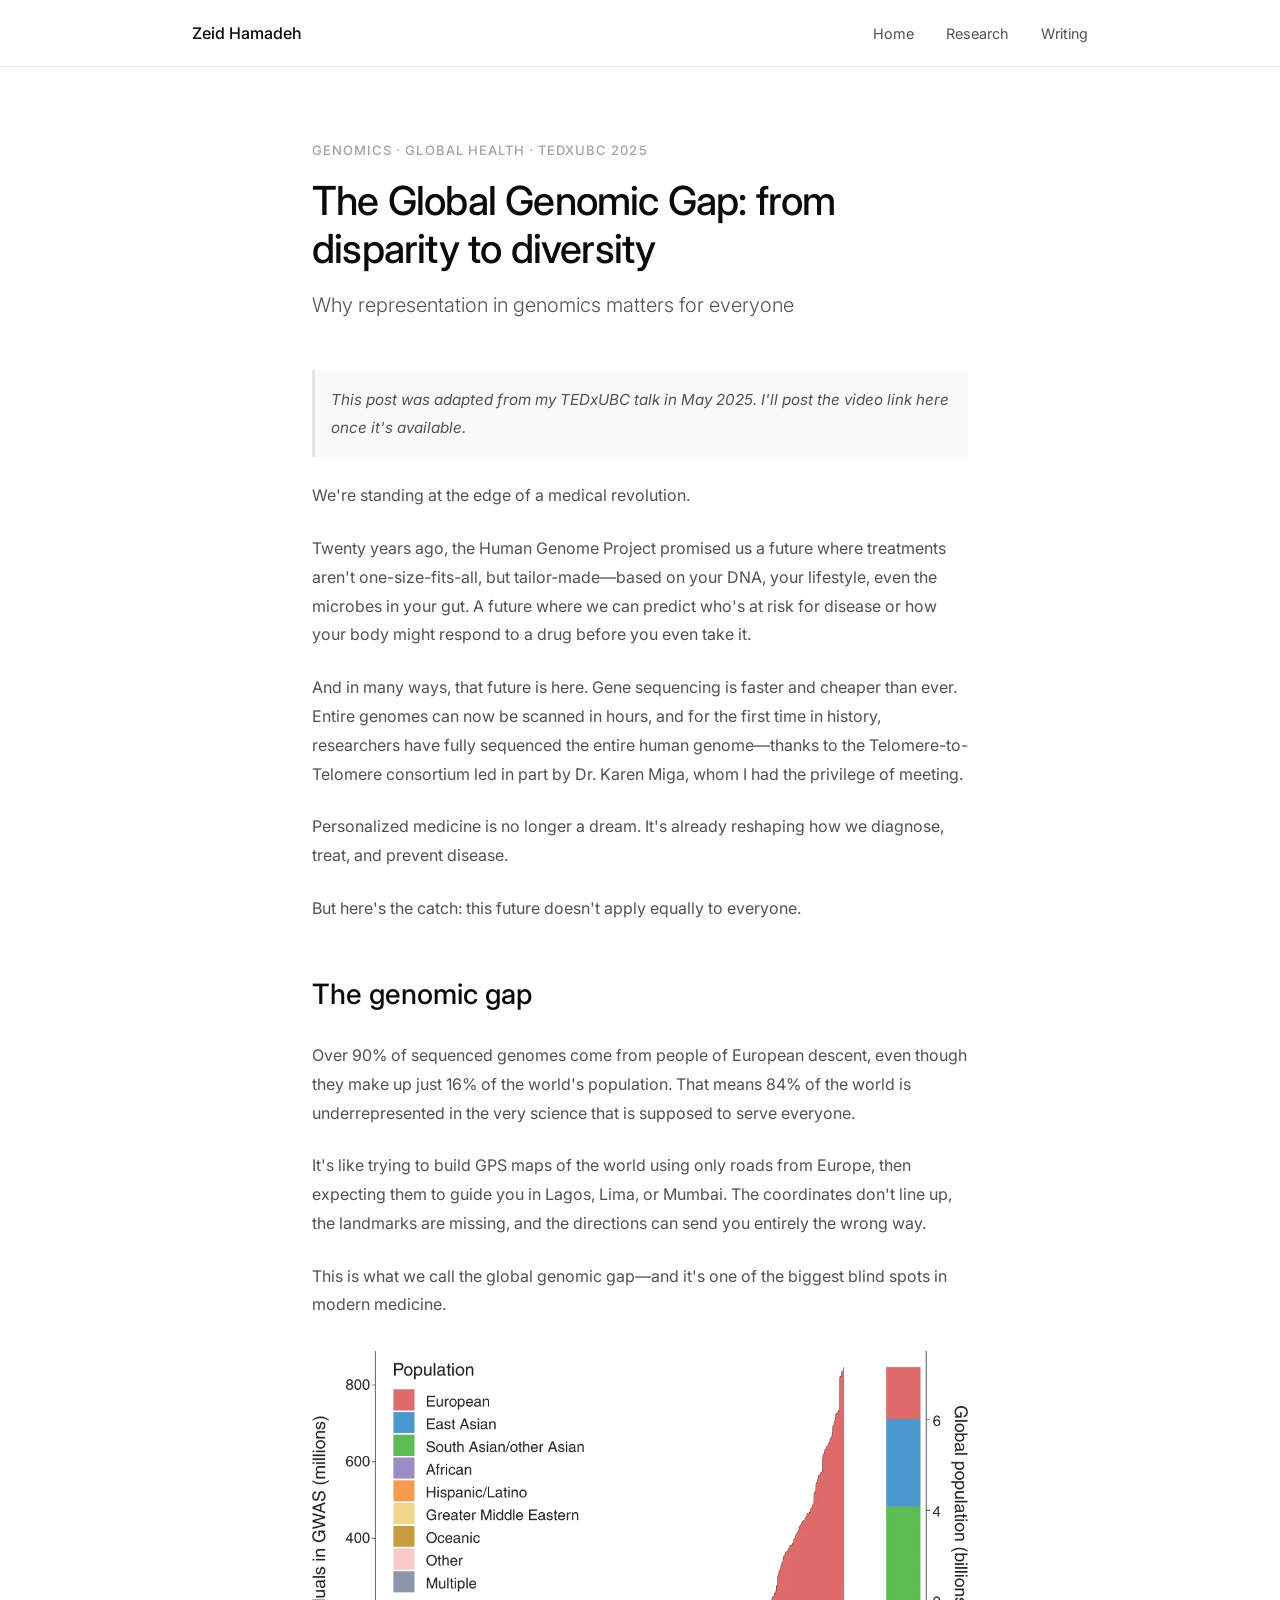
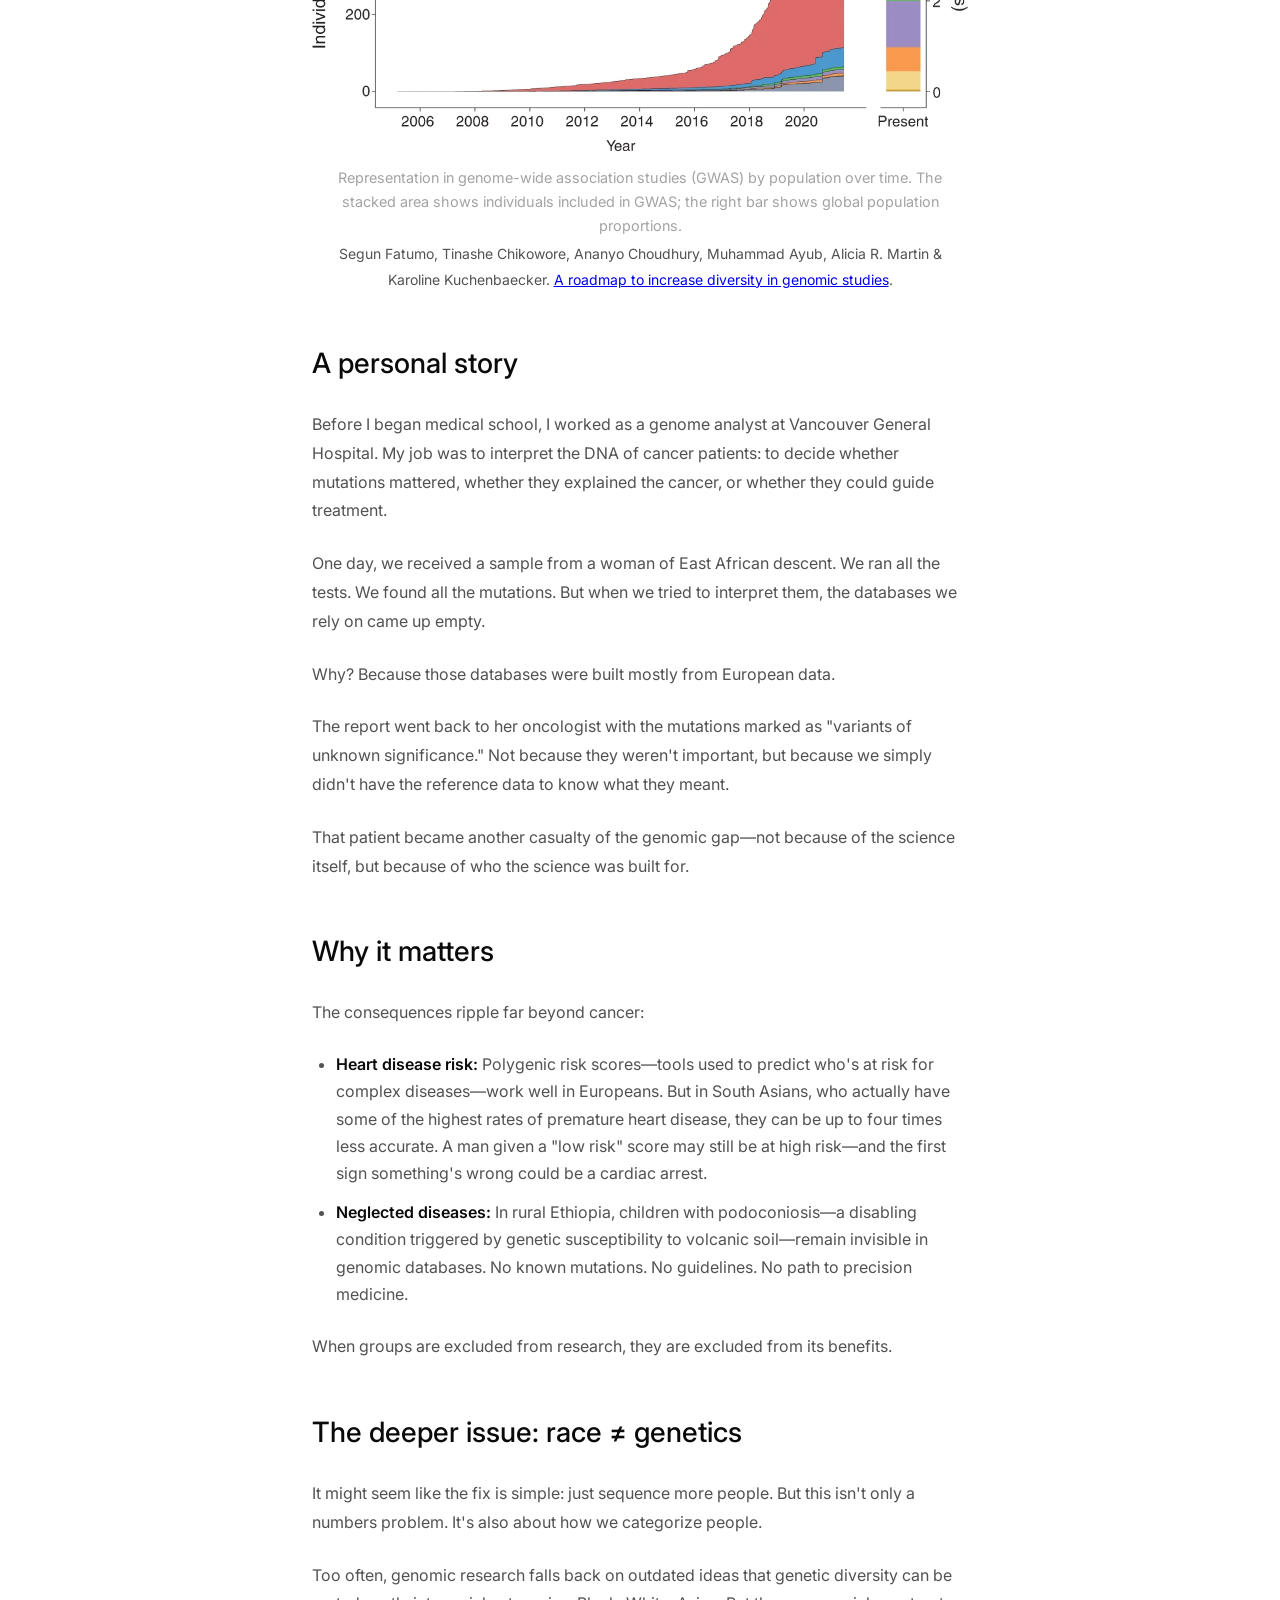
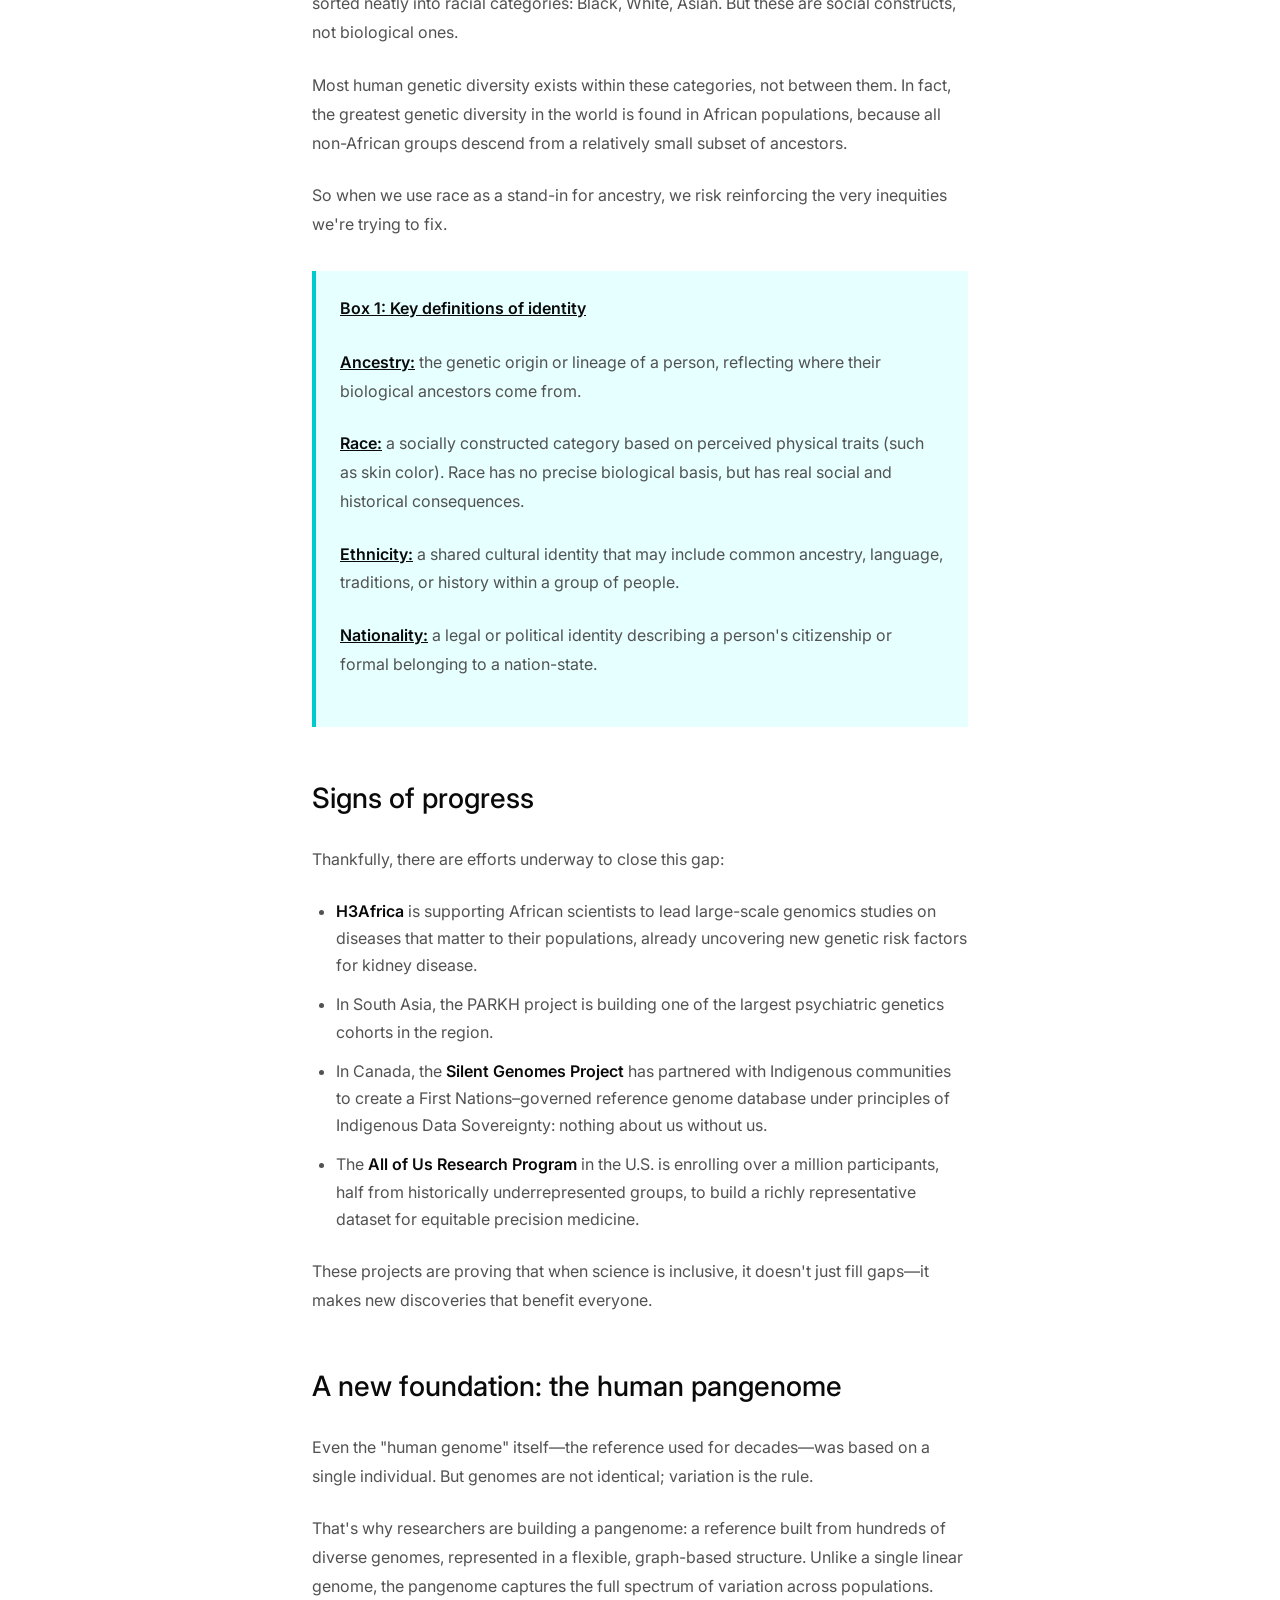
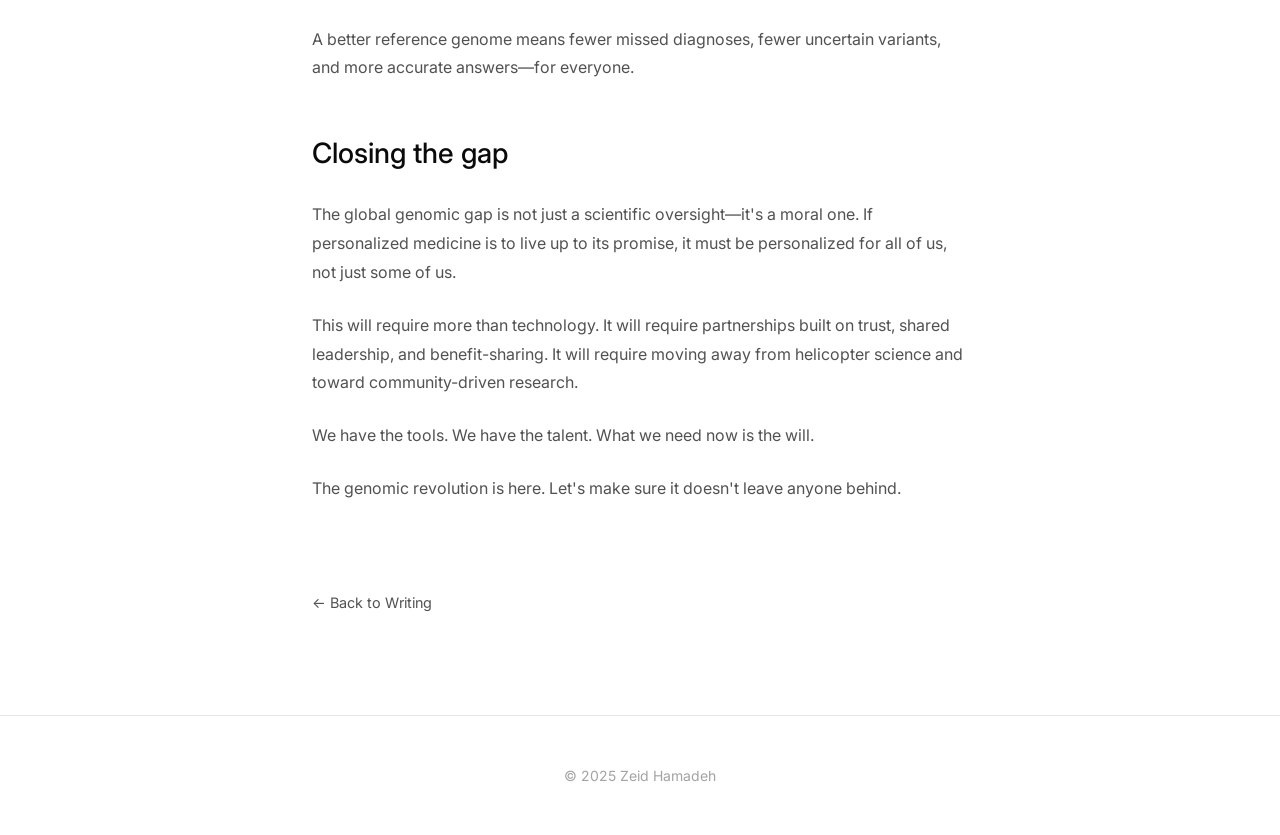
==== global-genomic-gap/index.html @ 5afcbb7e "Publish: add image, citation, pretty URL" ====
<!DOCTYPE html>
<html lang="en">
<head>
    <meta charset="UTF-8">
    <meta name="viewport" content="width=device-width, initial-scale=1.0">
    <title>Global Genomic Gap - Zeid Hamadeh</title>
    <link rel="preconnect" href="https://fonts.googleapis.com">
    <link rel="preconnect" href="https://fonts.gstatic.com" crossorigin>
    <link href="https://fonts.googleapis.com/css2?family=Inter:wght@300;400;500;600&display=swap" rel="stylesheet">
    
    <style>
        * {
            margin: 0;
            padding: 0;
            box-sizing: border-box;
        }

        :root {
            --text-primary: #0a0a0a;
            --text-secondary: #525252;
            --text-tertiary: #a3a3a3;
            --border: #e5e5e5;
            --bg: #ffffff;
        }

        body {
            font-family: 'Inter', -apple-system, BlinkMacSystemFont, sans-serif;
            line-height: 1.65;
            color: var(--text-primary);
            background: var(--bg);
            -webkit-font-smoothing: antialiased;
        }

        nav {
            position: fixed;
            top: 0;
            width: 100%;
            background: rgba(255, 255, 255, 0.9);
            backdrop-filter: blur(20px);
            border-bottom: 1px solid var(--border);
            z-index: 1000;
        }

        .nav-container {
            max-width: 960px;
            margin: 0 auto;
            padding: 1.25rem 2rem;
            display: flex;
            justify-content: space-between;
            align-items: center;
        }

        .logo {
            font-weight: 500;
            font-size: 1rem;
            color: var(--text-primary);
            text-decoration: none;
        }

        .nav-links {
            display: flex;
            gap: 2rem;
            list-style: none;
        }

        .nav-links a {
            color: var(--text-secondary);
            text-decoration: none;
            font-size: 0.9rem;
            transition: color 0.2s;
        }

        .nav-links a:hover {
            color: var(--text-primary);
        }

        .container {
            max-width: 720px;
            margin: 0 auto;
            padding: 0 2rem;
        }

        article {
            padding: 140px 0 100px;
        }

        .article-meta {
            font-size: 0.8125rem;
            color: var(--text-tertiary);
            text-transform: uppercase;
            letter-spacing: 0.08em;
            margin-bottom: 1rem;
            font-weight: 500;
        }

        h1 {
            font-size: 2.5rem;
            font-weight: 500;
            line-height: 1.2;
            margin-bottom: 1rem;
            letter-spacing: -0.02em;
        }

        .article-subtitle {
            font-size: 1.25rem;
            color: var(--text-secondary);
            margin-bottom: 3rem;
            font-weight: 300;
        }

        .note {
            color: var(--text-tertiary);
            font-style: italic;
            font-size: 0.95rem;
            margin-bottom: 2rem;
            padding: 1rem;
            background: #fafafa;
            border-left: 3px solid var(--border);
        }

        .article-content p {
            margin-bottom: 1.5rem;
            line-height: 1.8;
            color: var(--text-secondary);
        }

        .article-content h2 {
            font-size: 1.75rem;
            font-weight: 500;
            margin-top: 3rem;
            margin-bottom: 1.5rem;
            color: var(--text-primary);
        }

        .article-content h3 {
            font-size: 1.375rem;
            font-weight: 500;
            margin-top: 2.5rem;
            margin-bottom: 1rem;
            color: var(--text-primary);
        }

        .article-content ul {
            margin: 1.5rem 0;
            padding-left: 1.5rem;
        }

        .article-content li {
            margin-bottom: 0.75rem;
            line-height: 1.7;
            color: var(--text-secondary);
        }

        .article-content strong {
            color: var(--text-primary);
            font-weight: 600;
        }

        .box {
            border-left: 4px solid #00CBCC;
            background-color: #E6FFFF;
            padding: 1.5rem;
            margin: 2rem 0;
        }

        .box strong {
            text-decoration: underline;
        }

        .back-link {
            display: inline-block;
            margin-top: 4rem;
            color: var(--text-secondary);
            text-decoration: none;
            font-size: 0.9rem;
            transition: color 0.2s;
        }

        .back-link:hover {
            color: var(--text-primary);
        }

        footer {
            padding: 3rem 0;
            border-top: 1px solid var(--border);
            text-align: center;
        }

        footer p {
            color: var(--text-tertiary);
            font-size: 0.875rem;
        }

        @media (max-width: 768px) {
            article {
                padding: 120px 0 80px;
            }

            h1 {
                font-size: 2rem;
            }

            .article-subtitle {
                font-size: 1.125rem;
            }
        }
        .figure {
            margin: 2rem 0;
            text-align: center;
        }

        .figure img {
            max-width: 100%;
            height: auto;
            border-radius: 4px;
        }

        .figure figcaption {
            font-size: 0.9rem;
            color: var(--text-tertiary);
            margin-top: 0.5rem;
        }
        .reference {
            font-size: 0.875rem;
            color: var(--text-tertiary);
            margin-top: 0.25rem;
            font-style: normal;
        }
    </style>
</head>
<body>
    <nav>
        <div class="nav-container">
            <a href="../index.html" class="logo">Zeid Hamadeh</a>
            <ul class="nav-links">
                <li><a href="../index.html">Home</a></li>
                <li><a href="../index.html#research">Research</a></li>
                <li><a href="../index.html#writing">Writing</a></li>
            </ul>
        </div>
    </nav>

    <div class="container">
        <article>
            <div class="article-meta">Genomics · Global Health · TEDxUBC 2025</div>
            <h1>The Global Genomic Gap: from disparity to diversity</h1>
            <p class="article-subtitle">Why representation in genomics matters for everyone</p>

            <div class="article-content">
                <p class="note">This post was adapted from my TEDxUBC talk in May 2025. I'll post the video link here once it's available.</p>

                <p>We're standing at the edge of a medical revolution.</p>

                <p>Twenty years ago, the Human Genome Project promised us a future where treatments aren't one-size-fits-all, but tailor-made—based on your DNA, your lifestyle, even the microbes in your gut. A future where we can predict who's at risk for disease or how your body might respond to a drug before you even take it.</p>

                <p>And in many ways, that future is here. Gene sequencing is faster and cheaper than ever. Entire genomes can now be scanned in hours, and for the first time in history, researchers have fully sequenced the entire human genome—thanks to the Telomere-to-Telomere consortium led in part by Dr. Karen Miga, whom I had the privilege of meeting.</p>

                <p>Personalized medicine is no longer a dream. It's already reshaping how we diagnose, treat, and prevent disease.</p>

                <p>But here's the catch: this future doesn't apply equally to everyone.</p>

                <h2>The genomic gap</h2>

                <p>Over 90% of sequenced genomes come from people of European descent, even though they make up just 16% of the world's population. That means 84% of the world is underrepresented in the very science that is supposed to serve everyone.</p>

                <p>It's like trying to build GPS maps of the world using only roads from Europe, then expecting them to guide you in Lagos, Lima, or Mumbai. The coordinates don't line up, the landmarks are missing, and the directions can send you entirely the wrong way.</p>

                <p>This is what we call the global genomic gap—and it's one of the biggest blind spots in modern medicine.</p>

                <figure class="figure">
                    <img src="../image/global_genomic_gap.png" alt="Individuals in GWAS by population over time, with present-day population bar" />
                    <figcaption>Representation in genome-wide association studies (GWAS) by population over time. The stacked area shows individuals included in GWAS; the right bar shows global population proportions.</figcaption>
                    <p class="reference">Segun Fatumo, Tinashe Chikowore, Ananyo Choudhury, Muhammad Ayub, Alicia R. Martin &amp; Karoline Kuchenbaecker. <a href="https://www.nature.com/articles/s41591-021-01672-4" target="_blank" rel="noopener noreferrer">A roadmap to increase diversity in genomic studies</a>.</p>
                </figure>

                <h2>A personal story</h2>

                <p>Before I began medical school, I worked as a genome analyst at Vancouver General Hospital. My job was to interpret the DNA of cancer patients: to decide whether mutations mattered, whether they explained the cancer, or whether they could guide treatment.</p>

                <p>One day, we received a sample from a woman of East African descent. We ran all the tests. We found all the mutations. But when we tried to interpret them, the databases we rely on came up empty.</p>

                <p>Why? Because those databases were built mostly from European data.</p>

                <p>The report went back to her oncologist with the mutations marked as "variants of unknown significance." Not because they weren't important, but because we simply didn't have the reference data to know what they meant.</p>

                <p>That patient became another casualty of the genomic gap—not because of the science itself, but because of who the science was built for.</p>

                <h2>Why it matters</h2>

                <p>The consequences ripple far beyond cancer:</p>

                <ul>
                    <li><strong>Heart disease risk:</strong> Polygenic risk scores—tools used to predict who's at risk for complex diseases—work well in Europeans. But in South Asians, who actually have some of the highest rates of premature heart disease, they can be up to four times less accurate. A man given a "low risk" score may still be at high risk—and the first sign something's wrong could be a cardiac arrest.</li>
                    <li><strong>Neglected diseases:</strong> In rural Ethiopia, children with podoconiosis—a disabling condition triggered by genetic susceptibility to volcanic soil—remain invisible in genomic databases. No known mutations. No guidelines. No path to precision medicine.</li>
                </ul>

                <p>When groups are excluded from research, they are excluded from its benefits.</p>

                <h2>The deeper issue: race ≠ genetics</h2>

                <p>It might seem like the fix is simple: just sequence more people. But this isn't only a numbers problem. It's also about how we categorize people.</p>

                <p>Too often, genomic research falls back on outdated ideas that genetic diversity can be sorted neatly into racial categories: Black, White, Asian. But these are social constructs, not biological ones.</p>

                <p>Most human genetic diversity exists within these categories, not between them. In fact, the greatest genetic diversity in the world is found in African populations, because all non-African groups descend from a relatively small subset of ancestors.</p>

                <p>So when we use race as a stand-in for ancestry, we risk reinforcing the very inequities we're trying to fix.</p>

                <div class="box">
                    <strong>Box 1: Key definitions of identity</strong><br><br>
                    <p><strong>Ancestry:</strong> the genetic origin or lineage of a person, reflecting where their biological ancestors come from.</p>
                    <p><strong>Race:</strong> a socially constructed category based on perceived physical traits (such as skin color). Race has no precise biological basis, but has real social and historical consequences.</p>
                    <p><strong>Ethnicity:</strong> a shared cultural identity that may include common ancestry, language, traditions, or history within a group of people.</p>
                    <p><strong>Nationality:</strong> a legal or political identity describing a person's citizenship or formal belonging to a nation-state.</p>
                </div>

                <h2>Signs of progress</h2>

                <p>Thankfully, there are efforts underway to close this gap:</p>

                <ul>
                    <li><strong>H3Africa</strong> is supporting African scientists to lead large-scale genomics studies on diseases that matter to their populations, already uncovering new genetic risk factors for kidney disease.</li>
                    <li>In South Asia, the PARKH project is building one of the largest psychiatric genetics cohorts in the region.</li>
                    <li>In Canada, the <strong>Silent Genomes Project</strong> has partnered with Indigenous communities to create a First Nations–governed reference genome database under principles of Indigenous Data Sovereignty: nothing about us without us.</li>
                    <li>The <strong>All of Us Research Program</strong> in the U.S. is enrolling over a million participants, half from historically underrepresented groups, to build a richly representative dataset for equitable precision medicine.</li>
                </ul>

                <p>These projects are proving that when science is inclusive, it doesn't just fill gaps—it makes new discoveries that benefit everyone.</p>

                <h2>A new foundation: the human pangenome</h2>

                <p>Even the "human genome" itself—the reference used for decades—was based on a single individual. But genomes are not identical; variation is the rule.</p>

                <p>That's why researchers are building a pangenome: a reference built from hundreds of diverse genomes, represented in a flexible, graph-based structure. Unlike a single linear genome, the pangenome captures the full spectrum of variation across populations.</p>

                <p>A better reference genome means fewer missed diagnoses, fewer uncertain variants, and more accurate answers—for everyone.</p>

                <h2>Closing the gap</h2>

                <p>The global genomic gap is not just a scientific oversight—it's a moral one. If personalized medicine is to live up to its promise, it must be personalized for all of us, not just some of us.</p>

                <p>This will require more than technology. It will require partnerships built on trust, shared leadership, and benefit-sharing. It will require moving away from helicopter science and toward community-driven research.</p>

                <p>We have the tools. We have the talent. What we need now is the will.</p>

                <p>The genomic revolution is here. Let's make sure it doesn't leave anyone behind.</p>
            </div>

            <a href="../index.html#writing" class="back-link">← Back to Writing</a>
        </article>
    </div>

    <footer>
        <div class="container">
            <p>© 2025 Zeid Hamadeh</p>
        </div>
    </footer>
</body>
</html>
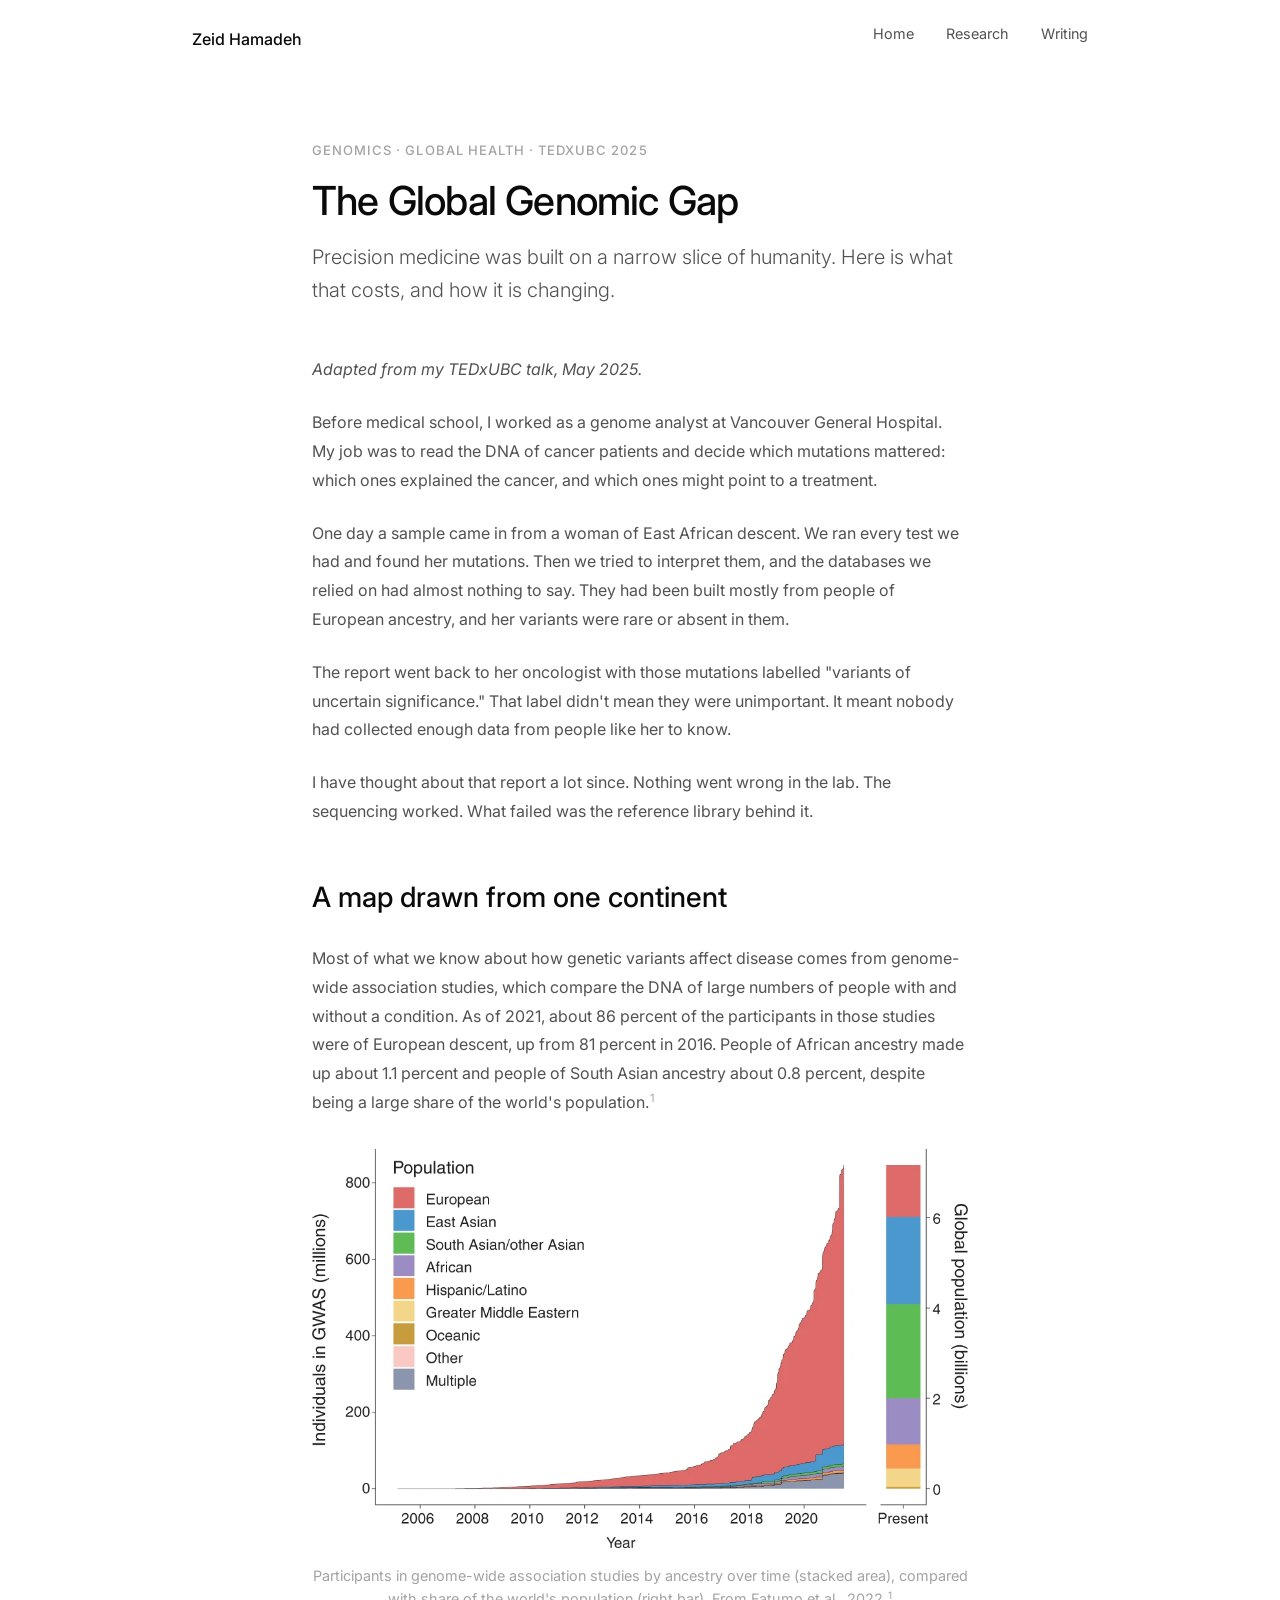
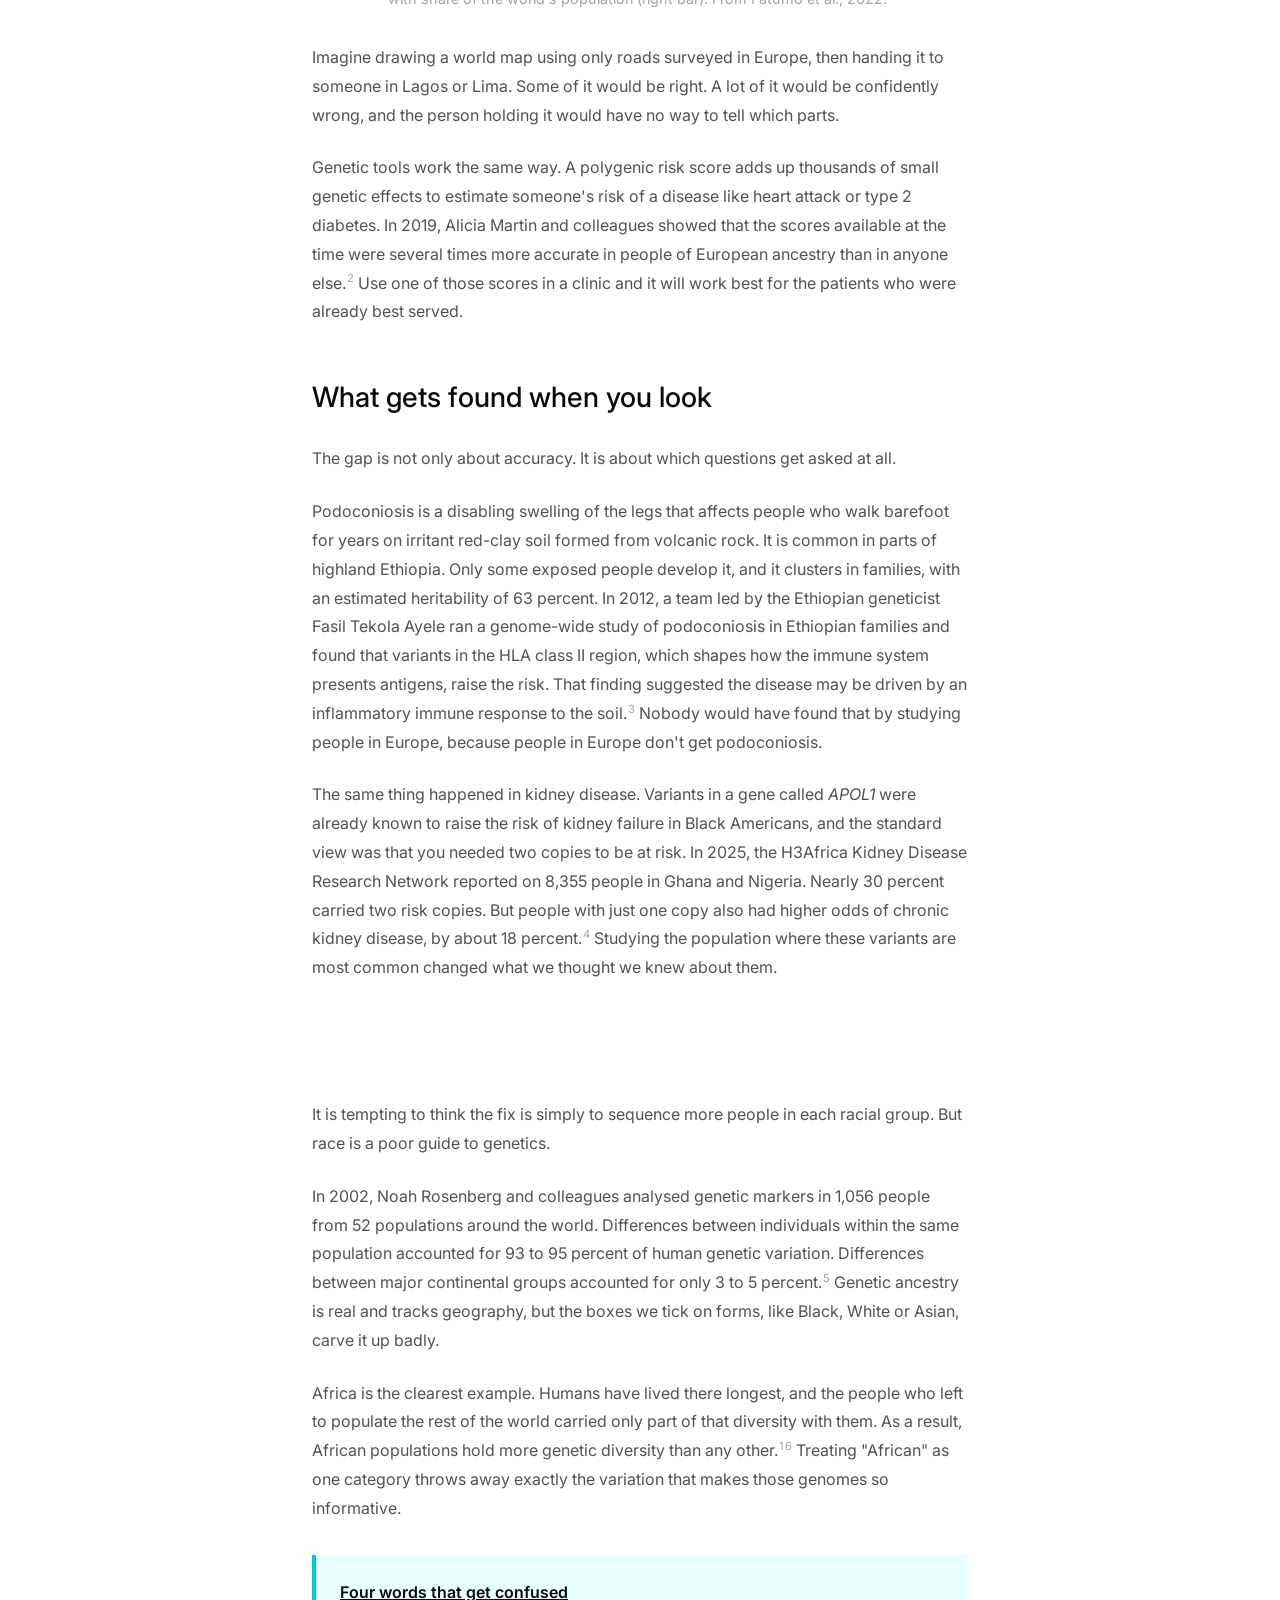
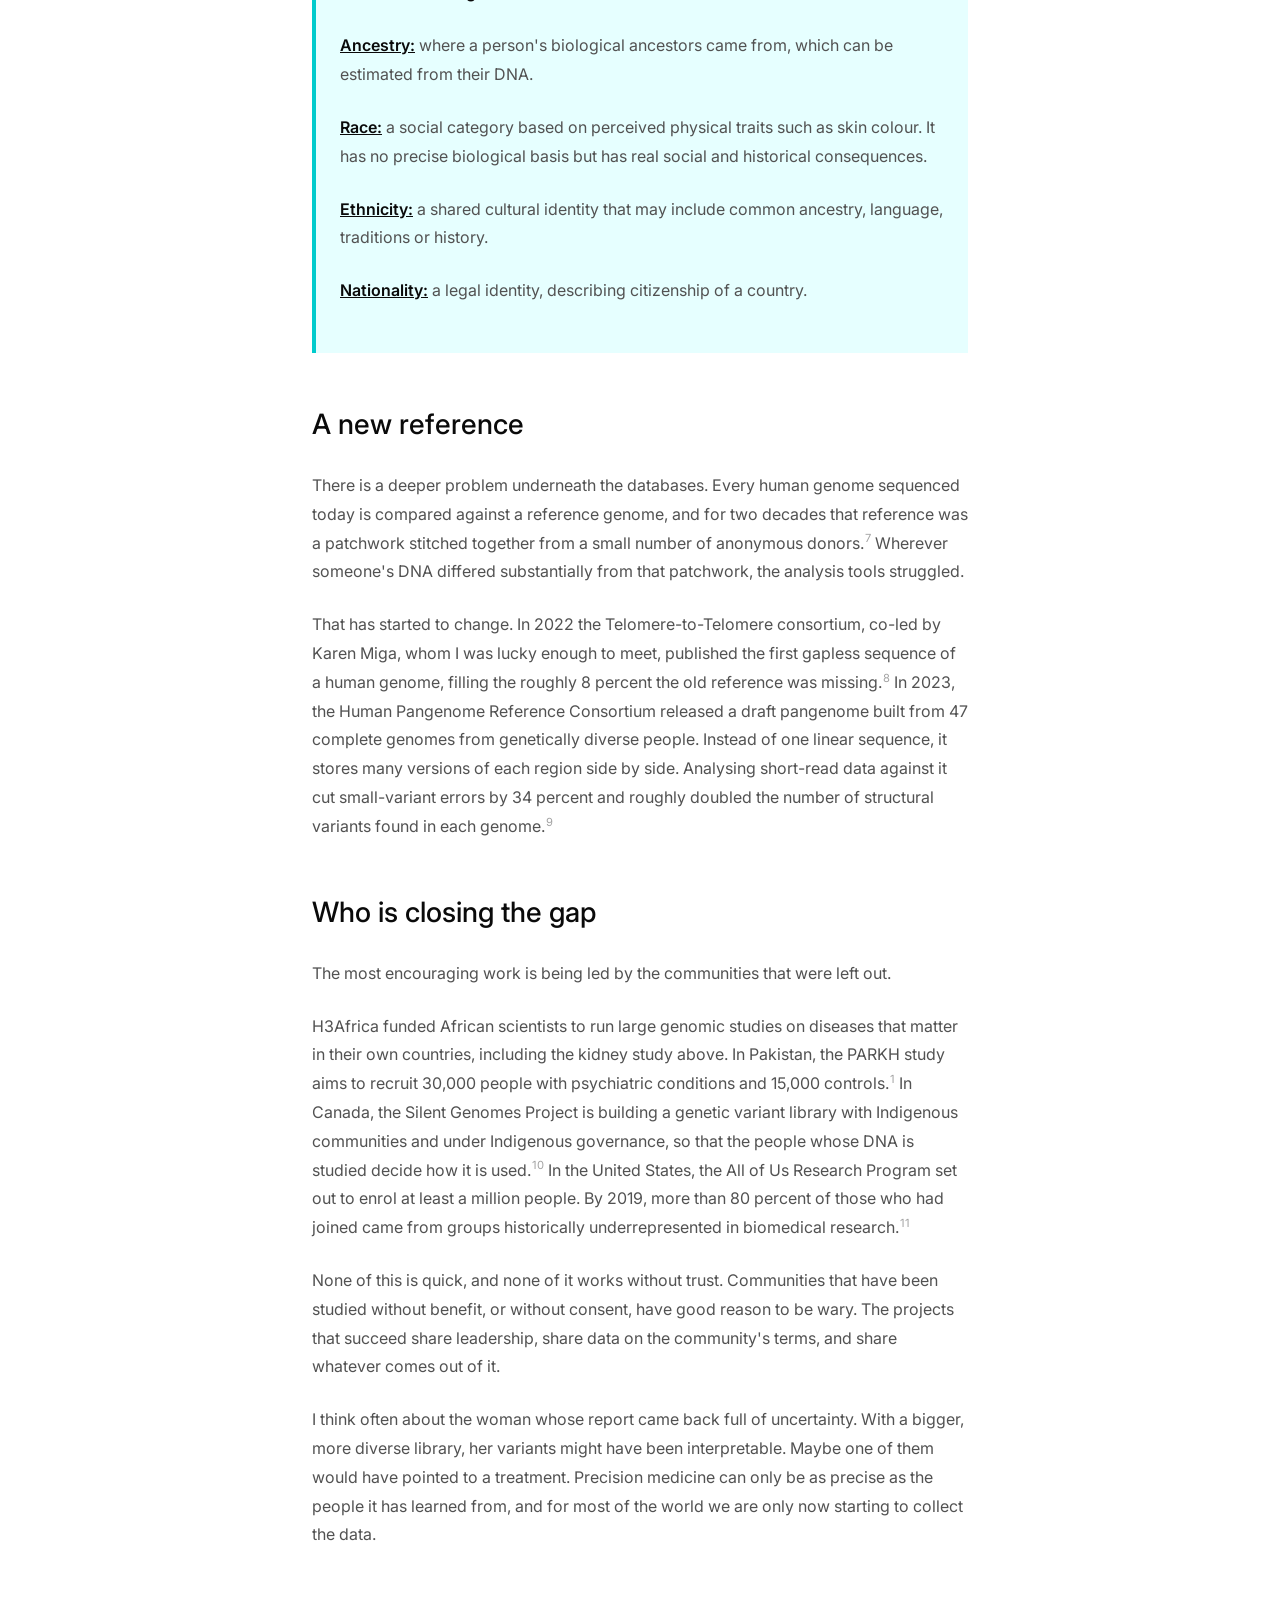
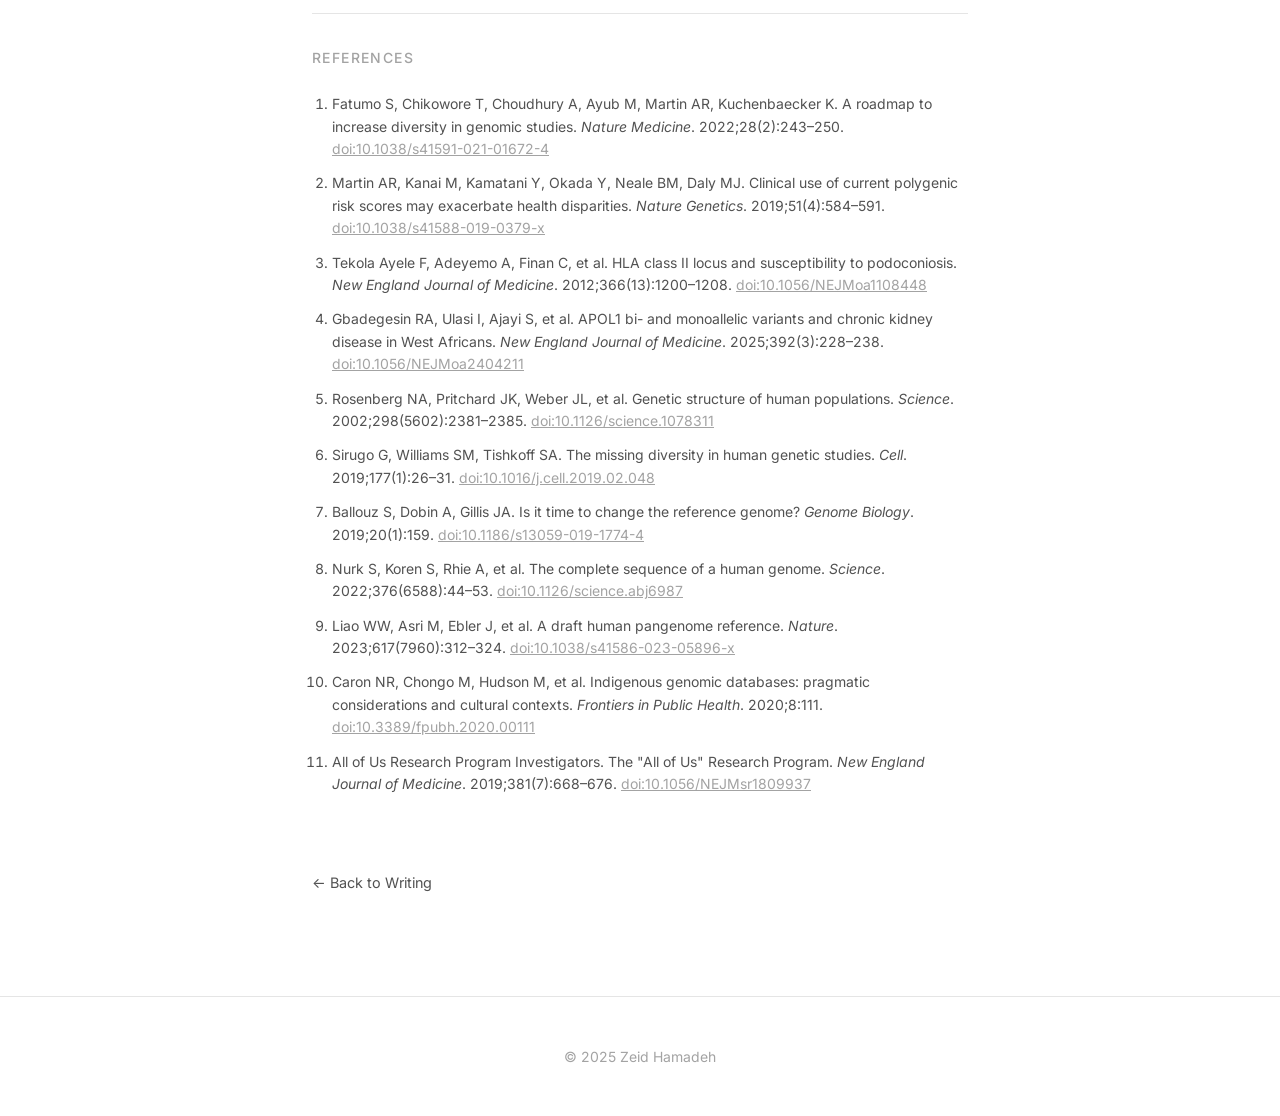
==== commit 5f47b46d: "Add site motion, new project demos, and rewritten science posts - Shared motion layer (assets/css/mo" ====
--- a/global-genomic-gap/index.html
+++ b/global-genomic-gap/index.html
@@ -3,7 +3,7 @@
 <head>
     <meta charset="UTF-8">
     <meta name="viewport" content="width=device-width, initial-scale=1.0">
-    <title>Global Genomic Gap - Zeid Hamadeh</title>
+    <title>The Global Genomic Gap - Zeid Hamadeh</title>
     <link rel="preconnect" href="https://fonts.googleapis.com">
     <link rel="preconnect" href="https://fonts.gstatic.com" crossorigin>
     <link href="https://fonts.googleapis.com/css2?family=Inter:wght@300;400;500;600&display=swap" rel="stylesheet">
@@ -227,6 +227,9 @@
             font-style: normal;
         }
     </style>
+    <link rel="stylesheet" href="../assets/css/article.css">
+    <link rel="stylesheet" href="../assets/css/motion.css">
+    <script src="../assets/js/motion.js" defer></script>
 </head>
 <body>
     <nav>
@@ -243,108 +246,90 @@
     <div class="container">
         <article>
             <div class="article-meta">Genomics · Global Health · TEDxUBC 2025</div>
-            <h1>The Global Genomic Gap: from disparity to diversity</h1>
-            <p class="article-subtitle">Why representation in genomics matters for everyone</p>
+            <h1>The Global Genomic Gap</h1>
+            <p class="article-subtitle">Precision medicine was built on a narrow slice of humanity. Here is what that costs, and how it is changing.</p>
 
             <div class="article-content">
-                <p class="note">This post was adapted from my TEDxUBC talk in May 2025. I'll post the video link here once it's available.</p>
-
-                <p>We're standing at the edge of a medical revolution.</p>
-
-                <p>Twenty years ago, the Human Genome Project promised us a future where treatments aren't one-size-fits-all, but tailor-made—based on your DNA, your lifestyle, even the microbes in your gut. A future where we can predict who's at risk for disease or how your body might respond to a drug before you even take it.</p>
-
-                <p>And in many ways, that future is here. Gene sequencing is faster and cheaper than ever. Entire genomes can now be scanned in hours, and for the first time in history, researchers have fully sequenced the entire human genome—thanks to the Telomere-to-Telomere consortium led in part by Dr. Karen Miga, whom I had the privilege of meeting.</p>
-
-                <p>Personalized medicine is no longer a dream. It's already reshaping how we diagnose, treat, and prevent disease.</p>
-
-                <p>But here's the catch: this future doesn't apply equally to everyone.</p>
-
-                <h2>The genomic gap</h2>
-
-                <p>Over 90% of sequenced genomes come from people of European descent, even though they make up just 16% of the world's population. That means 84% of the world is underrepresented in the very science that is supposed to serve everyone.</p>
-
-                <p>It's like trying to build GPS maps of the world using only roads from Europe, then expecting them to guide you in Lagos, Lima, or Mumbai. The coordinates don't line up, the landmarks are missing, and the directions can send you entirely the wrong way.</p>
-
-                <p>This is what we call the global genomic gap—and it's one of the biggest blind spots in modern medicine.</p>
+                <p><em>Adapted from my TEDxUBC talk, May 2025.</em></p>
+
+                <p>Before medical school, I worked as a genome analyst at Vancouver General Hospital. My job was to read the DNA of cancer patients and decide which mutations mattered: which ones explained the cancer, and which ones might point to a treatment.</p>
+
+                <p>One day a sample came in from a woman of East African descent. We ran every test we had and found her mutations. Then we tried to interpret them, and the databases we relied on had almost nothing to say. They had been built mostly from people of European ancestry, and her variants were rare or absent in them.</p>
+
+                <p>The report went back to her oncologist with those mutations labelled "variants of uncertain significance." That label didn't mean they were unimportant. It meant nobody had collected enough data from people like her to know.</p>
+
+                <p>I have thought about that report a lot since. Nothing went wrong in the lab. The sequencing worked. What failed was the reference library behind it.</p>
+
+                <h2>A map drawn from one continent</h2>
+
+                <p>Most of what we know about how genetic variants affect disease comes from genome-wide association studies, which compare the DNA of large numbers of people with and without a condition. As of 2021, about 86 percent of the participants in those studies were of European descent, up from 81 percent in 2016. People of African ancestry made up about 1.1 percent and people of South Asian ancestry about 0.8 percent, despite being a large share of the world's population.<sup class="cite"><a href="#ref-1">1</a></sup></p>
 
                 <figure class="figure">
                     <img src="../image/global_genomic_gap.png" alt="Individuals in GWAS by population over time, with present-day population bar" />
-                    <figcaption>Representation in genome-wide association studies (GWAS) by population over time. The stacked area shows individuals included in GWAS; the right bar shows global population proportions.</figcaption>
-                    <p class="reference">Segun Fatumo, Tinashe Chikowore, Ananyo Choudhury, Muhammad Ayub, Alicia R. Martin &amp; Karoline Kuchenbaecker. <a href="https://www.nature.com/articles/s41591-021-01672-4" target="_blank" rel="noopener noreferrer">A roadmap to increase diversity in genomic studies</a>.</p>
+                    <figcaption>Participants in genome-wide association studies by ancestry over time (stacked area), compared with share of the world's population (right bar). From Fatumo et al., 2022.<sup class="cite"><a href="#ref-1">1</a></sup></figcaption>
                 </figure>
 
-                <h2>A personal story</h2>
-
-                <p>Before I began medical school, I worked as a genome analyst at Vancouver General Hospital. My job was to interpret the DNA of cancer patients: to decide whether mutations mattered, whether they explained the cancer, or whether they could guide treatment.</p>
-
-                <p>One day, we received a sample from a woman of East African descent. We ran all the tests. We found all the mutations. But when we tried to interpret them, the databases we rely on came up empty.</p>
-
-                <p>Why? Because those databases were built mostly from European data.</p>
-
-                <p>The report went back to her oncologist with the mutations marked as "variants of unknown significance." Not because they weren't important, but because we simply didn't have the reference data to know what they meant.</p>
-
-                <p>That patient became another casualty of the genomic gap—not because of the science itself, but because of who the science was built for.</p>
-
-                <h2>Why it matters</h2>
-
-                <p>The consequences ripple far beyond cancer:</p>
-
-                <ul>
-                    <li><strong>Heart disease risk:</strong> Polygenic risk scores—tools used to predict who's at risk for complex diseases—work well in Europeans. But in South Asians, who actually have some of the highest rates of premature heart disease, they can be up to four times less accurate. A man given a "low risk" score may still be at high risk—and the first sign something's wrong could be a cardiac arrest.</li>
-                    <li><strong>Neglected diseases:</strong> In rural Ethiopia, children with podoconiosis—a disabling condition triggered by genetic susceptibility to volcanic soil—remain invisible in genomic databases. No known mutations. No guidelines. No path to precision medicine.</li>
-                </ul>
-
-                <p>When groups are excluded from research, they are excluded from its benefits.</p>
-
-                <h2>The deeper issue: race ≠ genetics</h2>
-
-                <p>It might seem like the fix is simple: just sequence more people. But this isn't only a numbers problem. It's also about how we categorize people.</p>
-
-                <p>Too often, genomic research falls back on outdated ideas that genetic diversity can be sorted neatly into racial categories: Black, White, Asian. But these are social constructs, not biological ones.</p>
-
-                <p>Most human genetic diversity exists within these categories, not between them. In fact, the greatest genetic diversity in the world is found in African populations, because all non-African groups descend from a relatively small subset of ancestors.</p>
-
-                <p>So when we use race as a stand-in for ancestry, we risk reinforcing the very inequities we're trying to fix.</p>
+                <p>Imagine drawing a world map using only roads surveyed in Europe, then handing it to someone in Lagos or Lima. Some of it would be right. A lot of it would be confidently wrong, and the person holding it would have no way to tell which parts.</p>
+
+                <p>Genetic tools work the same way. A polygenic risk score adds up thousands of small genetic effects to estimate someone's risk of a disease like heart attack or type 2 diabetes. In 2019, Alicia Martin and colleagues showed that the scores available at the time were several times more accurate in people of European ancestry than in anyone else.<sup class="cite"><a href="#ref-2">2</a></sup> Use one of those scores in a clinic and it will work best for the patients who were already best served.</p>
+
+                <h2>What gets found when you look</h2>
+
+                <p>The gap is not only about accuracy. It is about which questions get asked at all.</p>
+
+                <p>Podoconiosis is a disabling swelling of the legs that affects people who walk barefoot for years on irritant red-clay soil formed from volcanic rock. It is common in parts of highland Ethiopia. Only some exposed people develop it, and it clusters in families, with an estimated heritability of 63 percent. In 2012, a team led by the Ethiopian geneticist Fasil Tekola Ayele ran a genome-wide study of podoconiosis in Ethiopian families and found that variants in the HLA class II region, which shapes how the immune system presents antigens, raise the risk. That finding suggested the disease may be driven by an inflammatory immune response to the soil.<sup class="cite"><a href="#ref-3">3</a></sup> Nobody would have found that by studying people in Europe, because people in Europe don't get podoconiosis.</p>
+
+                <p>The same thing happened in kidney disease. Variants in a gene called <em>APOL1</em> were already known to raise the risk of kidney failure in Black Americans, and the standard view was that you needed two copies to be at risk. In 2025, the H3Africa Kidney Disease Research Network reported on 8,355 people in Ghana and Nigeria. Nearly 30 percent carried two risk copies. But people with just one copy also had higher odds of chronic kidney disease, by about 18 percent.<sup class="cite"><a href="#ref-4">4</a></sup> Studying the population where these variants are most common changed what we thought we knew about them.</p>
+
+                <h2>Race is the wrong label</h2>
+
+                <p>It is tempting to think the fix is simply to sequence more people in each racial group. But race is a poor guide to genetics.</p>
+
+                <p>In 2002, Noah Rosenberg and colleagues analysed genetic markers in 1,056 people from 52 populations around the world. Differences between individuals within the same population accounted for 93 to 95 percent of human genetic variation. Differences between major continental groups accounted for only 3 to 5 percent.<sup class="cite"><a href="#ref-5">5</a></sup> Genetic ancestry is real and tracks geography, but the boxes we tick on forms, like Black, White or Asian, carve it up badly.</p>
+
+                <p>Africa is the clearest example. Humans have lived there longest, and the people who left to populate the rest of the world carried only part of that diversity with them. As a result, African populations hold more genetic diversity than any other.<sup class="cite"><a href="#ref-1">1</a></sup><sup class="cite"><a href="#ref-6">6</a></sup> Treating "African" as one category throws away exactly the variation that makes those genomes so informative.</p>
 
                 <div class="box">
-                    <strong>Box 1: Key definitions of identity</strong><br><br>
-                    <p><strong>Ancestry:</strong> the genetic origin or lineage of a person, reflecting where their biological ancestors come from.</p>
-                    <p><strong>Race:</strong> a socially constructed category based on perceived physical traits (such as skin color). Race has no precise biological basis, but has real social and historical consequences.</p>
-                    <p><strong>Ethnicity:</strong> a shared cultural identity that may include common ancestry, language, traditions, or history within a group of people.</p>
-                    <p><strong>Nationality:</strong> a legal or political identity describing a person's citizenship or formal belonging to a nation-state.</p>
+                    <strong>Four words that get confused</strong><br><br>
+                    <p><strong>Ancestry:</strong> where a person's biological ancestors came from, which can be estimated from their DNA.</p>
+                    <p><strong>Race:</strong> a social category based on perceived physical traits such as skin colour. It has no precise biological basis but has real social and historical consequences.</p>
+                    <p><strong>Ethnicity:</strong> a shared cultural identity that may include common ancestry, language, traditions or history.</p>
+                    <p><strong>Nationality:</strong> a legal identity, describing citizenship of a country.</p>
                 </div>
 
-                <h2>Signs of progress</h2>
-
-                <p>Thankfully, there are efforts underway to close this gap:</p>
-
-                <ul>
-                    <li><strong>H3Africa</strong> is supporting African scientists to lead large-scale genomics studies on diseases that matter to their populations, already uncovering new genetic risk factors for kidney disease.</li>
-                    <li>In South Asia, the PARKH project is building one of the largest psychiatric genetics cohorts in the region.</li>
-                    <li>In Canada, the <strong>Silent Genomes Project</strong> has partnered with Indigenous communities to create a First Nations–governed reference genome database under principles of Indigenous Data Sovereignty: nothing about us without us.</li>
-                    <li>The <strong>All of Us Research Program</strong> in the U.S. is enrolling over a million participants, half from historically underrepresented groups, to build a richly representative dataset for equitable precision medicine.</li>
-                </ul>
-
-                <p>These projects are proving that when science is inclusive, it doesn't just fill gaps—it makes new discoveries that benefit everyone.</p>
-
-                <h2>A new foundation: the human pangenome</h2>
-
-                <p>Even the "human genome" itself—the reference used for decades—was based on a single individual. But genomes are not identical; variation is the rule.</p>
-
-                <p>That's why researchers are building a pangenome: a reference built from hundreds of diverse genomes, represented in a flexible, graph-based structure. Unlike a single linear genome, the pangenome captures the full spectrum of variation across populations.</p>
-
-                <p>A better reference genome means fewer missed diagnoses, fewer uncertain variants, and more accurate answers—for everyone.</p>
-
-                <h2>Closing the gap</h2>
-
-                <p>The global genomic gap is not just a scientific oversight—it's a moral one. If personalized medicine is to live up to its promise, it must be personalized for all of us, not just some of us.</p>
-
-                <p>This will require more than technology. It will require partnerships built on trust, shared leadership, and benefit-sharing. It will require moving away from helicopter science and toward community-driven research.</p>
-
-                <p>We have the tools. We have the talent. What we need now is the will.</p>
-
-                <p>The genomic revolution is here. Let's make sure it doesn't leave anyone behind.</p>
+                <h2>A new reference</h2>
+
+                <p>There is a deeper problem underneath the databases. Every human genome sequenced today is compared against a reference genome, and for two decades that reference was a patchwork stitched together from a small number of anonymous donors.<sup class="cite"><a href="#ref-7">7</a></sup> Wherever someone's DNA differed substantially from that patchwork, the analysis tools struggled.</p>
+
+                <p>That has started to change. In 2022 the Telomere-to-Telomere consortium, co-led by Karen Miga, whom I was lucky enough to meet, published the first gapless sequence of a human genome, filling the roughly 8 percent the old reference was missing.<sup class="cite"><a href="#ref-8">8</a></sup> In 2023, the Human Pangenome Reference Consortium released a draft pangenome built from 47 complete genomes from genetically diverse people. Instead of one linear sequence, it stores many versions of each region side by side. Analysing short-read data against it cut small-variant errors by 34 percent and roughly doubled the number of structural variants found in each genome.<sup class="cite"><a href="#ref-9">9</a></sup></p>
+
+                <h2>Who is closing the gap</h2>
+
+                <p>The most encouraging work is being led by the communities that were left out.</p>
+
+                <p>H3Africa funded African scientists to run large genomic studies on diseases that matter in their own countries, including the kidney study above. In Pakistan, the PARKH study aims to recruit 30,000 people with psychiatric conditions and 15,000 controls.<sup class="cite"><a href="#ref-1">1</a></sup> In Canada, the Silent Genomes Project is building a genetic variant library with Indigenous communities and under Indigenous governance, so that the people whose DNA is studied decide how it is used.<sup class="cite"><a href="#ref-10">10</a></sup> In the United States, the All of Us Research Program set out to enrol at least a million people. By 2019, more than 80 percent of those who had joined came from groups historically underrepresented in biomedical research.<sup class="cite"><a href="#ref-11">11</a></sup></p>
+
+                <p>None of this is quick, and none of it works without trust. Communities that have been studied without benefit, or without consent, have good reason to be wary. The projects that succeed share leadership, share data on the community's terms, and share whatever comes out of it.</p>
+
+                <p>I think often about the woman whose report came back full of uncertainty. With a bigger, more diverse library, her variants might have been interpretable. Maybe one of them would have pointed to a treatment. Precision medicine can only be as precise as the people it has learned from, and for most of the world we are only now starting to collect the data.</p>
             </div>
+
+            <section class="references">
+                <h2>References</h2>
+                <ol>
+                    <li id="ref-1">Fatumo S, Chikowore T, Choudhury A, Ayub M, Martin AR, Kuchenbaecker K. A roadmap to increase diversity in genomic studies. <em>Nature Medicine</em>. 2022;28(2):243–250. <a href="https://doi.org/10.1038/s41591-021-01672-4" target="_blank">doi:10.1038/s41591-021-01672-4</a></li>
+                    <li id="ref-2">Martin AR, Kanai M, Kamatani Y, Okada Y, Neale BM, Daly MJ. Clinical use of current polygenic risk scores may exacerbate health disparities. <em>Nature Genetics</em>. 2019;51(4):584–591. <a href="https://doi.org/10.1038/s41588-019-0379-x" target="_blank">doi:10.1038/s41588-019-0379-x</a></li>
+                    <li id="ref-3">Tekola Ayele F, Adeyemo A, Finan C, et al. HLA class II locus and susceptibility to podoconiosis. <em>New England Journal of Medicine</em>. 2012;366(13):1200–1208. <a href="https://doi.org/10.1056/NEJMoa1108448" target="_blank">doi:10.1056/NEJMoa1108448</a></li>
+                    <li id="ref-4">Gbadegesin RA, Ulasi I, Ajayi S, et al. APOL1 bi- and monoallelic variants and chronic kidney disease in West Africans. <em>New England Journal of Medicine</em>. 2025;392(3):228–238. <a href="https://doi.org/10.1056/NEJMoa2404211" target="_blank">doi:10.1056/NEJMoa2404211</a></li>
+                    <li id="ref-5">Rosenberg NA, Pritchard JK, Weber JL, et al. Genetic structure of human populations. <em>Science</em>. 2002;298(5602):2381–2385. <a href="https://doi.org/10.1126/science.1078311" target="_blank">doi:10.1126/science.1078311</a></li>
+                    <li id="ref-6">Sirugo G, Williams SM, Tishkoff SA. The missing diversity in human genetic studies. <em>Cell</em>. 2019;177(1):26–31. <a href="https://doi.org/10.1016/j.cell.2019.02.048" target="_blank">doi:10.1016/j.cell.2019.02.048</a></li>
+                    <li id="ref-7">Ballouz S, Dobin A, Gillis JA. Is it time to change the reference genome? <em>Genome Biology</em>. 2019;20(1):159. <a href="https://doi.org/10.1186/s13059-019-1774-4" target="_blank">doi:10.1186/s13059-019-1774-4</a></li>
+                    <li id="ref-8">Nurk S, Koren S, Rhie A, et al. The complete sequence of a human genome. <em>Science</em>. 2022;376(6588):44–53. <a href="https://doi.org/10.1126/science.abj6987" target="_blank">doi:10.1126/science.abj6987</a></li>
+                    <li id="ref-9">Liao WW, Asri M, Ebler J, et al. A draft human pangenome reference. <em>Nature</em>. 2023;617(7960):312–324. <a href="https://doi.org/10.1038/s41586-023-05896-x" target="_blank">doi:10.1038/s41586-023-05896-x</a></li>
+                    <li id="ref-10">Caron NR, Chongo M, Hudson M, et al. Indigenous genomic databases: pragmatic considerations and cultural contexts. <em>Frontiers in Public Health</em>. 2020;8:111. <a href="https://doi.org/10.3389/fpubh.2020.00111" target="_blank">doi:10.3389/fpubh.2020.00111</a></li>
+                    <li id="ref-11">All of Us Research Program Investigators. The "All of Us" Research Program. <em>New England Journal of Medicine</em>. 2019;381(7):668–676. <a href="https://doi.org/10.1056/NEJMsr1809937" target="_blank">doi:10.1056/NEJMsr1809937</a></li>
+                </ol>
+            </section>
 
             <a href="../index.html#writing" class="back-link">← Back to Writing</a>
         </article>
--- a/assets/css/article.css
+++ b/assets/css/article.css
@@ -0,0 +1,66 @@
+/* Shared pieces for article pages: inline citations and the reference list */
+
+.article-content sup.cite {
+    font-size: 0.7em;
+    line-height: 0;
+    margin-left: 0.1em;
+}
+
+.article-content sup.cite a {
+    color: var(--text-tertiary);
+    text-decoration: none;
+    transition: color 0.2s ease;
+}
+
+.article-content sup.cite a:hover {
+    color: var(--text-primary);
+}
+
+.article-content blockquote {
+    margin: 2rem 0;
+    padding-left: 1.25rem;
+    border-left: 1px solid var(--text-primary);
+    color: var(--text-primary);
+    font-size: 1.125rem;
+    line-height: 1.7;
+}
+
+.references {
+    margin-top: 4rem;
+    padding-top: 2rem;
+    border-top: 1px solid var(--border);
+}
+
+.references h2 {
+    font-size: 0.875rem;
+    font-weight: 500;
+    text-transform: uppercase;
+    letter-spacing: 0.1em;
+    color: var(--text-tertiary);
+    margin-bottom: 1.5rem;
+}
+
+.references ol {
+    padding-left: 1.25rem;
+}
+
+.references li {
+    font-size: 0.875rem;
+    line-height: 1.6;
+    color: var(--text-secondary);
+    margin-bottom: 0.75rem;
+    scroll-margin-top: 6rem;
+}
+
+.references li:target {
+    color: var(--text-primary);
+}
+
+.references a {
+    color: var(--text-tertiary);
+    word-break: break-word;
+}
+
+.references a:hover {
+    color: var(--text-primary);
+}
--- a/assets/css/motion.css
+++ b/assets/css/motion.css
@@ -0,0 +1,213 @@
+/* Motion layer — shared by every page.
+   Everything here is opt-in via the .motion class, which motion.js adds only
+   when the visitor has not asked for reduced motion. Without JS the site
+   renders exactly as before. */
+
+:root {
+    --ease-out: cubic-bezier(0.22, 1, 0.36, 1);
+    --ease-in-out: cubic-bezier(0.65, 0, 0.35, 1);
+}
+
+/* Scroll reveal: a short rise and fade */
+.motion [data-reveal] {
+    opacity: 0;
+    transform: translateY(16px);
+    transition:
+        opacity 0.9s var(--ease-out),
+        transform 0.9s var(--ease-out);
+}
+
+.motion [data-reveal].in {
+    opacity: 1;
+    transform: none;
+}
+
+/* Media settles in from a hair larger */
+.motion .project-media[data-reveal] img,
+.motion .project-media[data-reveal] video {
+    transform: scale(1.025);
+    transition: transform 1.4s var(--ease-out);
+}
+
+.motion .project-media[data-reveal].in img,
+.motion .project-media[data-reveal].in video {
+    transform: none;
+}
+
+/* Masked word reveal for display headings */
+.split-word {
+    display: inline-block;
+    overflow: hidden;
+    vertical-align: top;
+    padding-bottom: 0.08em;
+    margin-bottom: -0.08em;
+}
+
+.split-word > span {
+    display: inline-block;
+}
+
+.motion .split-word > span {
+    transform: translateY(110%);
+    transition: transform 1.1s var(--ease-out);
+}
+
+.motion .split.in .split-word > span {
+    transform: none;
+}
+
+/* Section labels get a hairline that draws in */
+.section-title {
+    display: flex;
+    align-items: center;
+    gap: 0.875rem;
+}
+
+.section-title::before {
+    content: '';
+    width: 1.75rem;
+    height: 1px;
+    background: currentColor;
+    transform-origin: left;
+}
+
+.motion .section-header .section-title::before {
+    transform: scaleX(0);
+    transition: transform 1s var(--ease-out) 0.15s;
+}
+
+.motion .section-header.in .section-title::before {
+    transform: scaleX(1);
+}
+
+/* Hero rule draws across once the intro has played */
+.motion .hero {
+    position: relative;
+    border-bottom-color: transparent;
+}
+
+.motion .hero::after {
+    content: '';
+    position: absolute;
+    left: 0;
+    right: 0;
+    bottom: -1px;
+    height: 1px;
+    background: var(--border);
+    transform: scaleX(0);
+    transform-origin: left;
+    transition: transform 1.6s var(--ease-in-out) 0.9s;
+}
+
+.motion .hero.in::after {
+    transform: scaleX(1);
+}
+
+/* Title links: underline grows from the left on hover */
+.item h3 a,
+.preview-item h3 a {
+    background-image: linear-gradient(currentColor, currentColor);
+    background-size: 0% 1px;
+    background-position: 0 100%;
+    background-repeat: no-repeat;
+    transition:
+        background-size 0.45s var(--ease-out),
+        color 0.2s ease;
+}
+
+.item h3 a:hover,
+.preview-item h3 a:hover {
+    background-size: 100% 1px;
+}
+
+/* Arrows nudge forward */
+.view-all,
+.back-link {
+    transition: color 0.2s ease, transform 0.45s var(--ease-out);
+}
+
+.view-all:hover {
+    transform: translateX(4px);
+}
+
+.back-link:hover {
+    transform: translateX(-4px);
+}
+
+/* Nav: hairline border appears only once the page has scrolled */
+.motion nav {
+    border-bottom-color: transparent;
+    transition: border-color 0.4s ease, background-color 0.4s ease;
+}
+
+.motion nav.scrolled {
+    border-bottom-color: var(--border);
+}
+
+/* Sliding indicator under the active nav link */
+.nav-links {
+    position: relative;
+}
+
+.nav-indicator {
+    position: absolute;
+    left: 0;
+    bottom: -6px;
+    height: 1px;
+    width: 1px;
+    background: var(--text-primary);
+    transform-origin: left;
+    pointer-events: none;
+    opacity: 0;
+    transition:
+        transform 0.55s var(--ease-out),
+        opacity 0.3s ease;
+}
+
+/* Logo slides in alongside its fade */
+.logo {
+    display: inline-block;
+}
+
+.motion .logo {
+    transition:
+        opacity 0.4s ease,
+        transform 0.6s var(--ease-out);
+}
+
+.motion .logo:not(.visible) {
+    transform: translateY(6px);
+}
+
+/* Home page view switch */
+.motion .page {
+    transition: opacity 0.22s ease;
+}
+
+.motion .page.leaving {
+    opacity: 0;
+}
+
+/* Reading progress on long pages */
+.read-progress {
+    position: fixed;
+    top: 0;
+    left: 0;
+    right: 0;
+    height: 2px;
+    background: var(--text-primary);
+    transform: scaleX(0);
+    transform-origin: left;
+    z-index: 1001;
+    pointer-events: none;
+}
+
+@media (prefers-reduced-motion: reduce) {
+    html {
+        scroll-behavior: auto !important;
+    }
+
+    .read-progress {
+        display: none;
+    }
+}
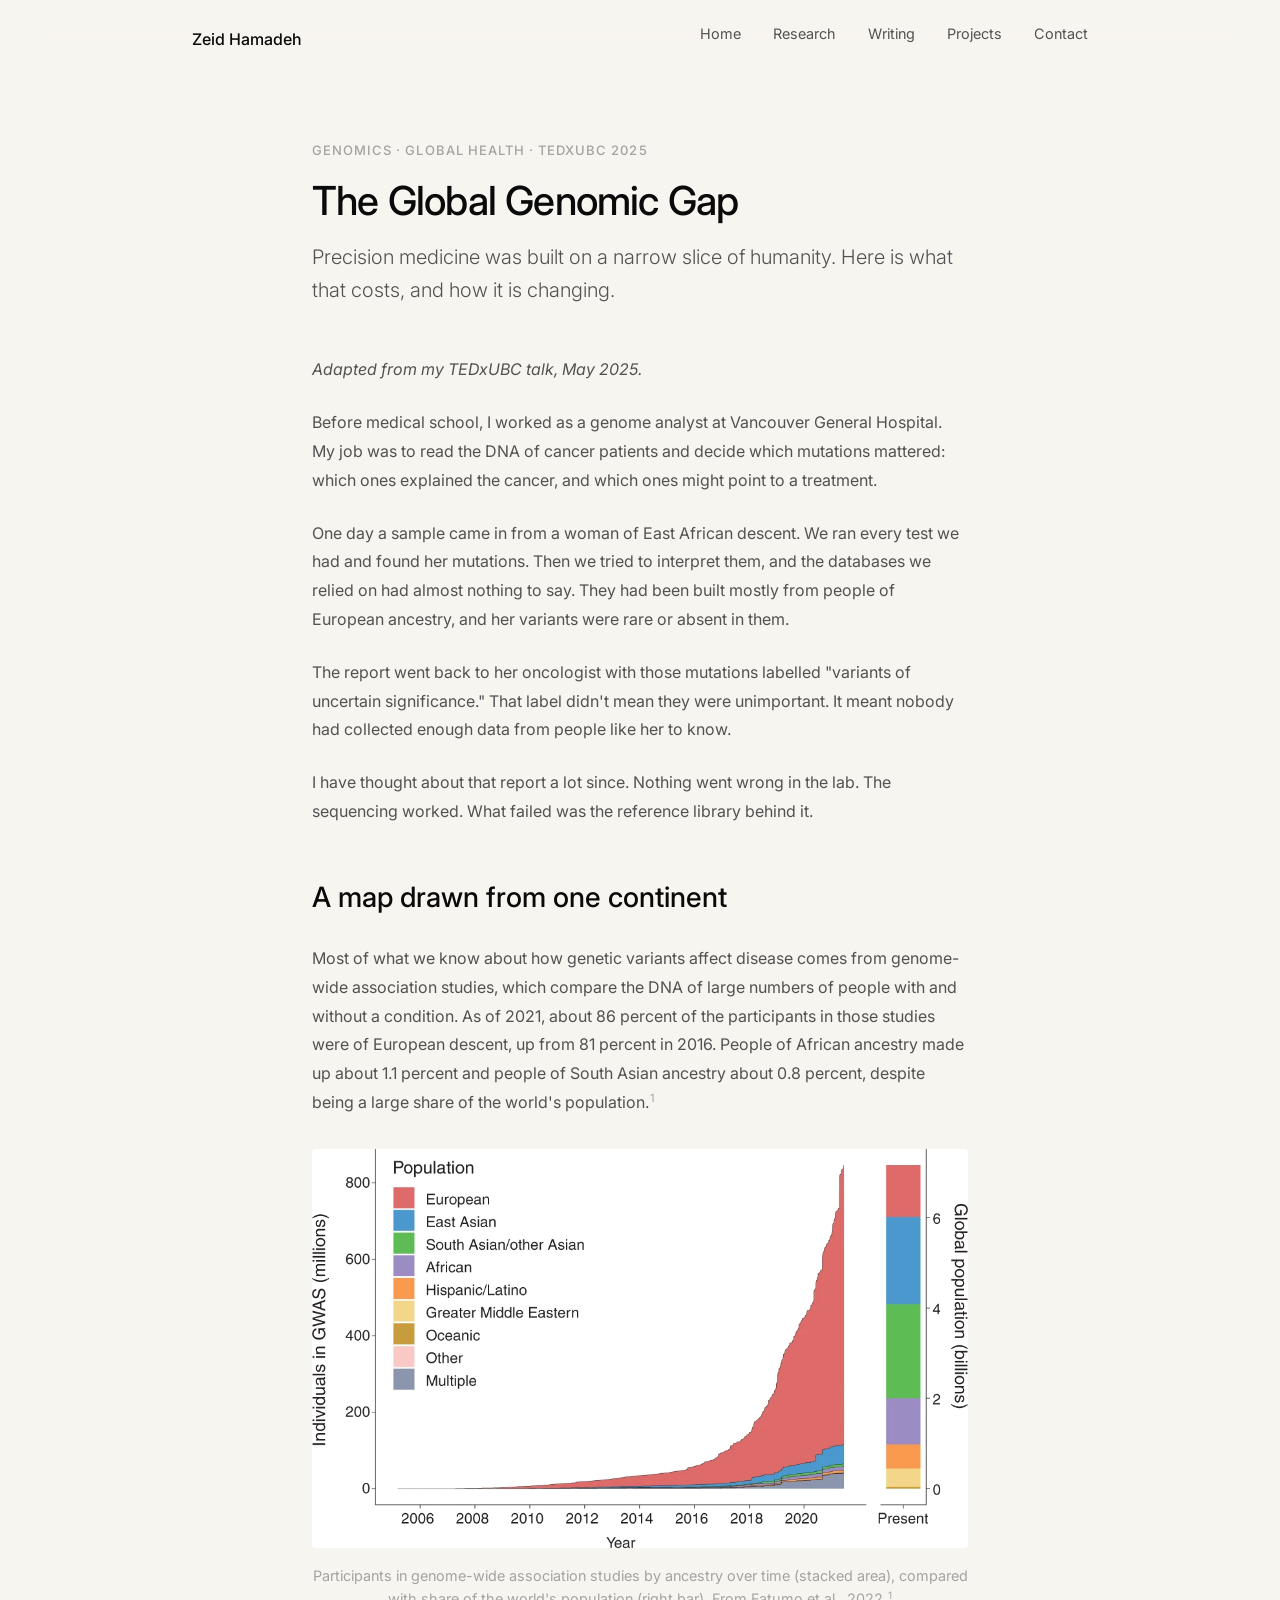
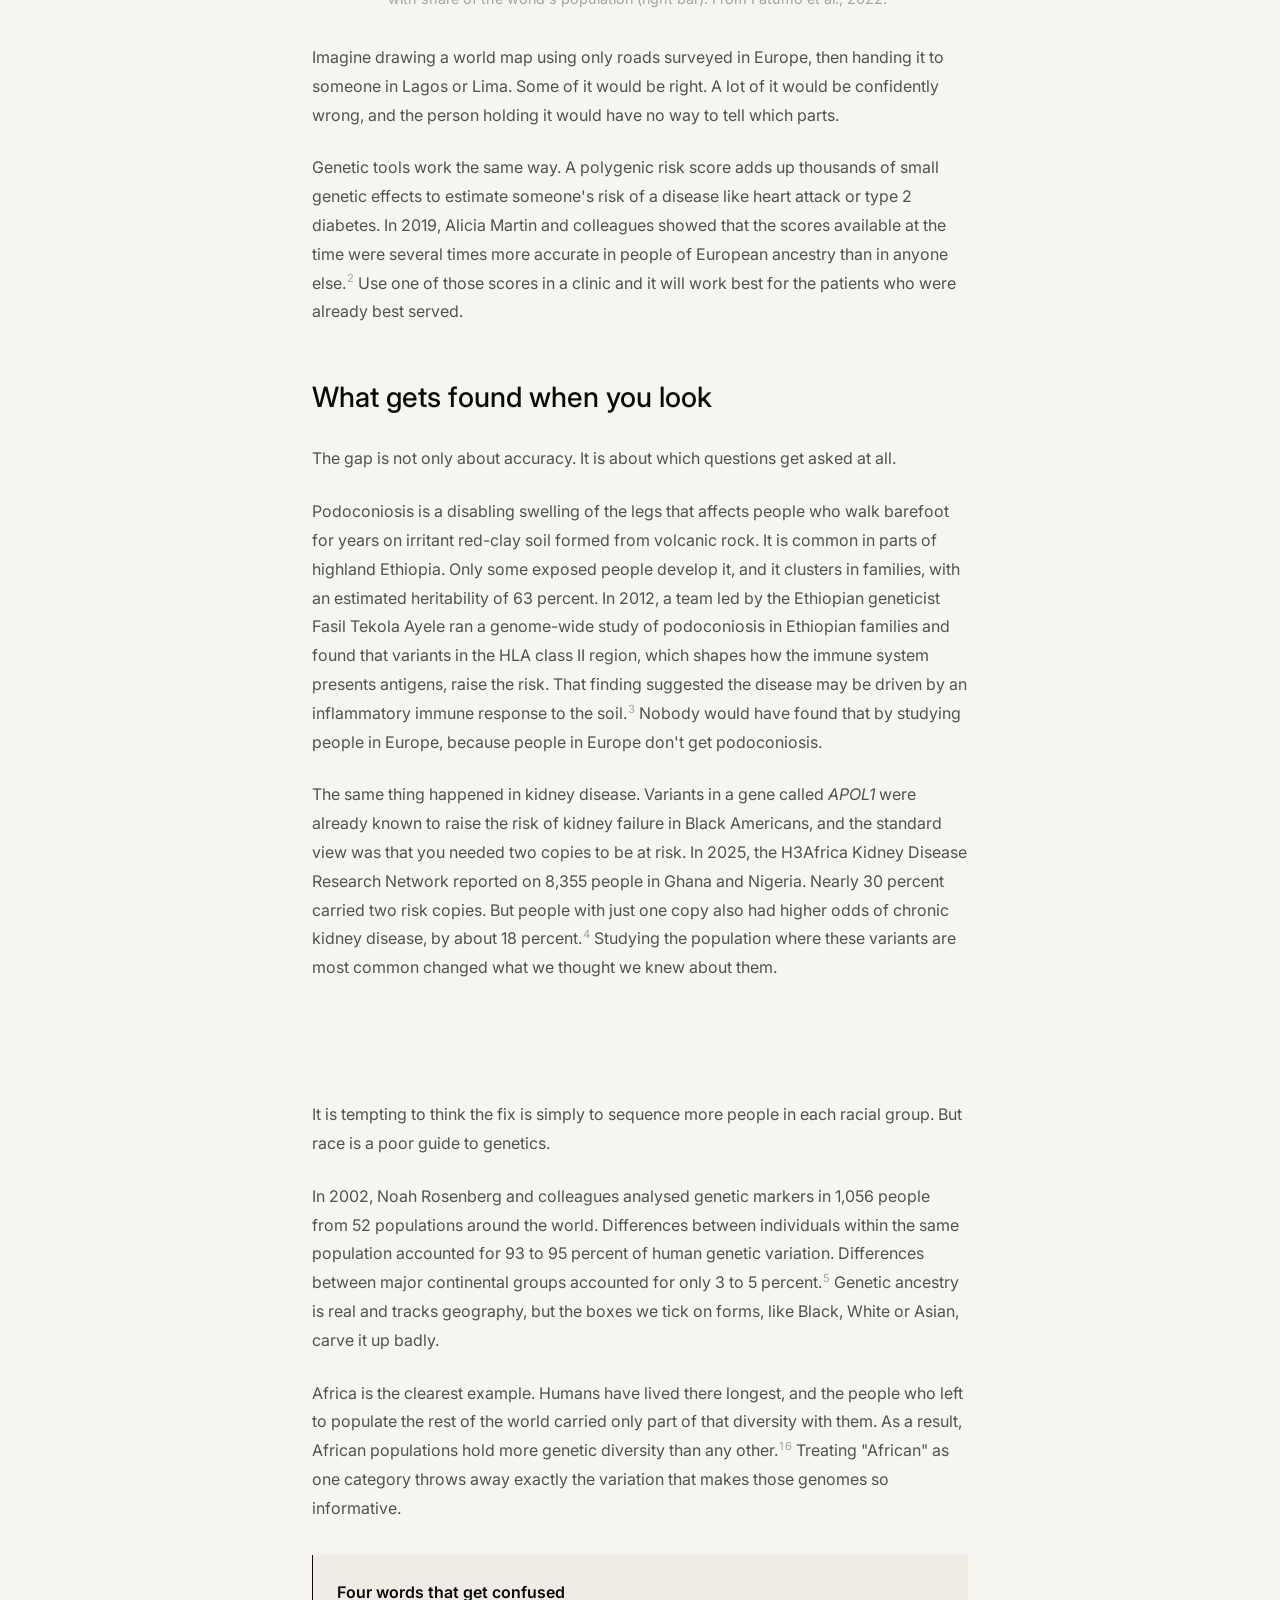
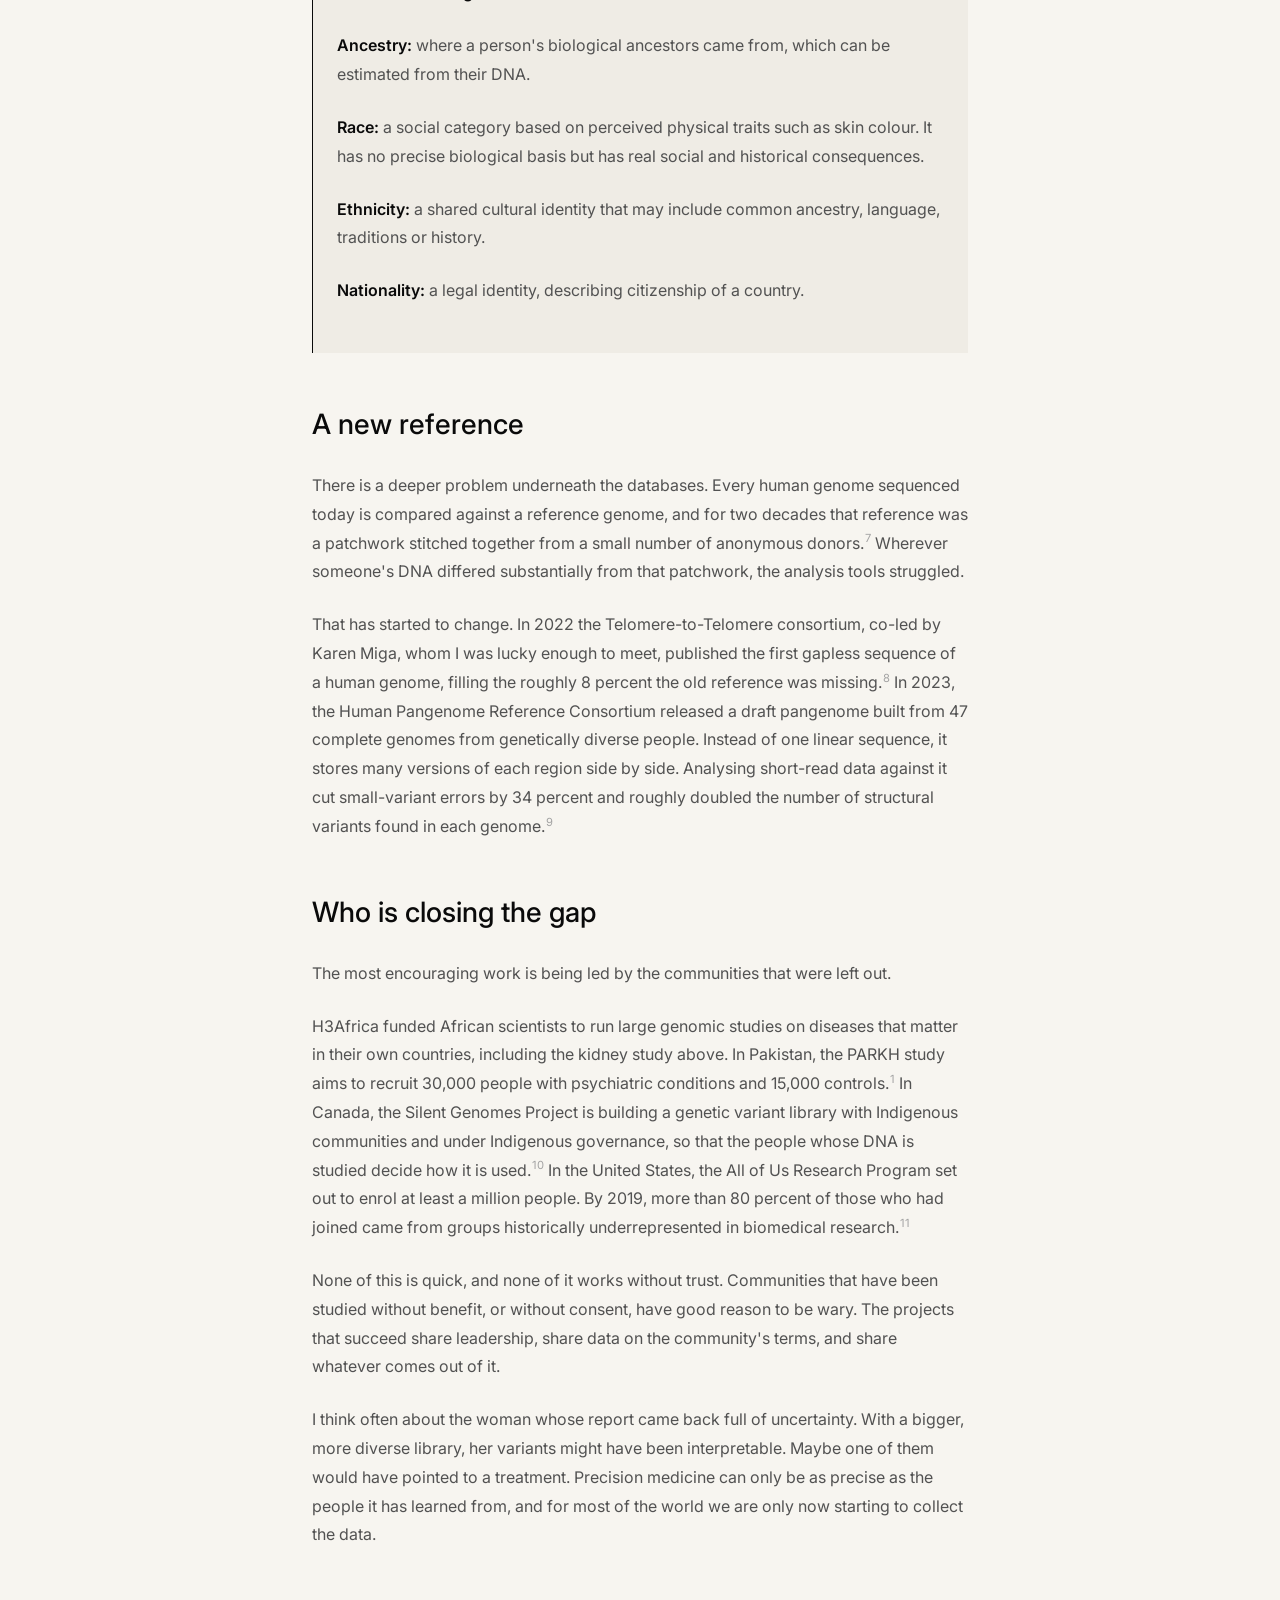
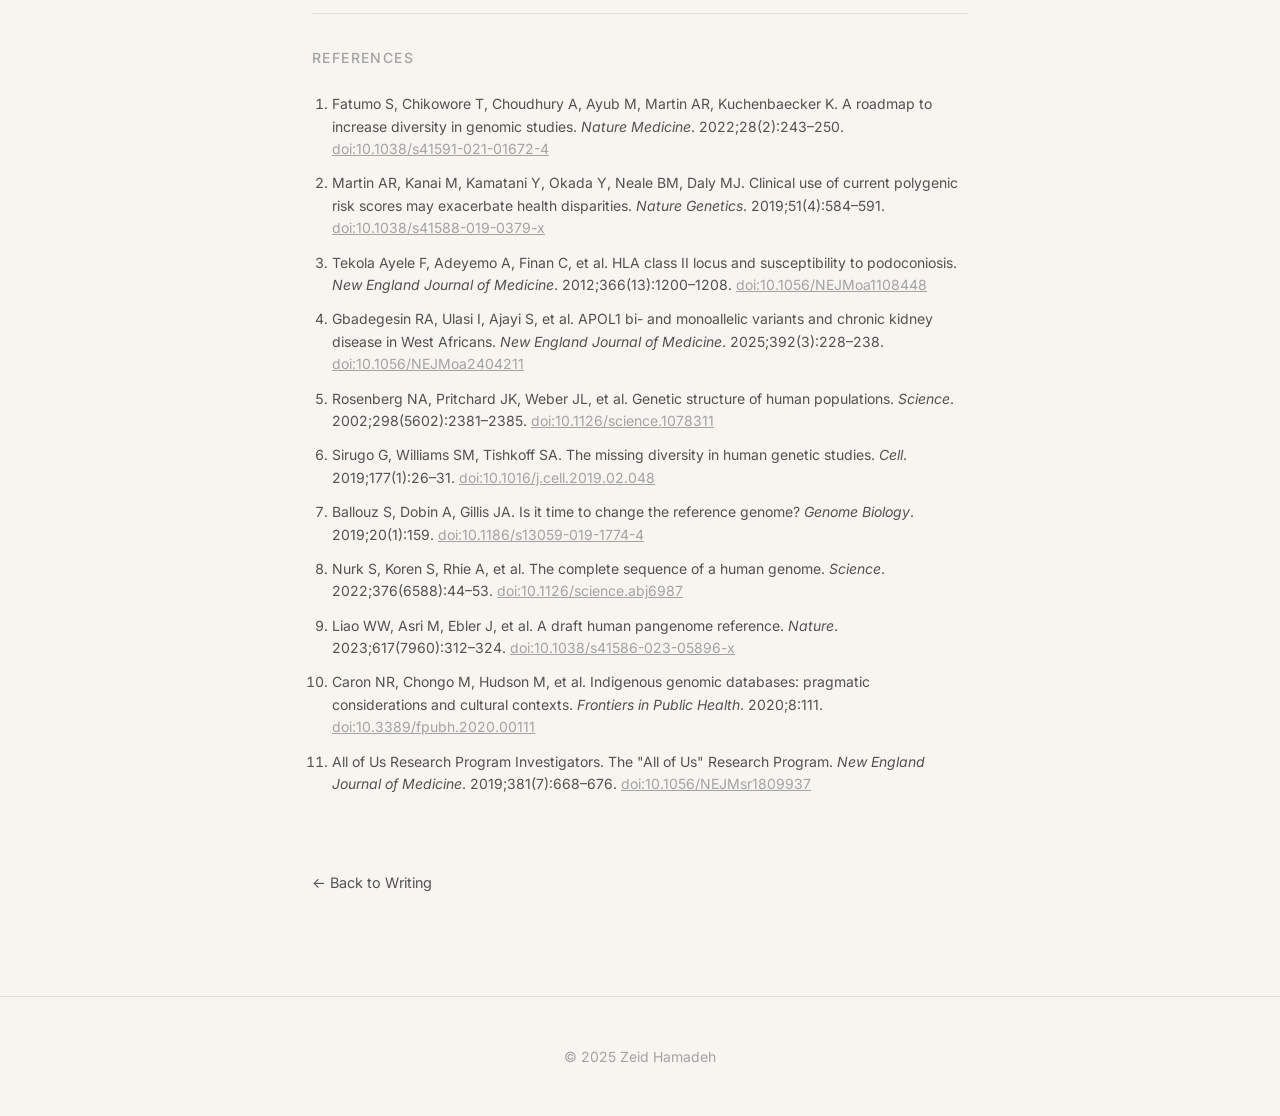
==== commit f0052cd7: "Full nav on every page and warm off-white background - Every page now has Home, Research, Writing, P" ====
--- a/global-genomic-gap/index.html
+++ b/global-genomic-gap/index.html
@@ -19,8 +19,8 @@
             --text-primary: #0a0a0a;
             --text-secondary: #525252;
             --text-tertiary: #a3a3a3;
-            --border: #e5e5e5;
-            --bg: #ffffff;
+            --border: #e4e0d7;
+            --bg: #f7f5f0;
         }
 
         body {
@@ -35,7 +35,7 @@
             position: fixed;
             top: 0;
             width: 100%;
-            background: rgba(255, 255, 255, 0.9);
+            background: rgba(247, 245, 240, 0.88);
             backdrop-filter: blur(20px);
             border-bottom: 1px solid var(--border);
             z-index: 1000;
@@ -114,7 +114,7 @@
             font-size: 0.95rem;
             margin-bottom: 2rem;
             padding: 1rem;
-            background: #fafafa;
+            background: #efece5;
             border-left: 3px solid var(--border);
         }
 
@@ -157,14 +157,14 @@
         }
 
         .box {
-            border-left: 4px solid #00CBCC;
-            background-color: #E6FFFF;
+            border-left: 1px solid var(--text-primary);
+            background-color: #efece5;
             padding: 1.5rem;
             margin: 2rem 0;
         }
 
         .box strong {
-            text-decoration: underline;
+            text-decoration: none;
         }
 
         .back-link {
@@ -225,6 +225,18 @@
             color: var(--text-tertiary);
             margin-top: 0.25rem;
             font-style: normal;
+        }
+
+        /* Stack the logo above the five nav links on small screens */
+        @media (max-width: 768px) {
+            .nav-container {
+                flex-direction: column;
+                gap: 0.75rem;
+            }
+
+            .nav-links {
+                gap: 1.25rem;
+            }
         }
     </style>
     <link rel="stylesheet" href="../assets/css/article.css">
@@ -239,6 +251,8 @@
                 <li><a href="../index.html">Home</a></li>
                 <li><a href="../index.html#research">Research</a></li>
                 <li><a href="../index.html#writing">Writing</a></li>
+                <li><a href="../index.html#projects">Projects</a></li>
+                <li><a href="mailto:zeid.hamadeh@ubc.ca">Contact</a></li>
             </ul>
         </div>
     </nav>
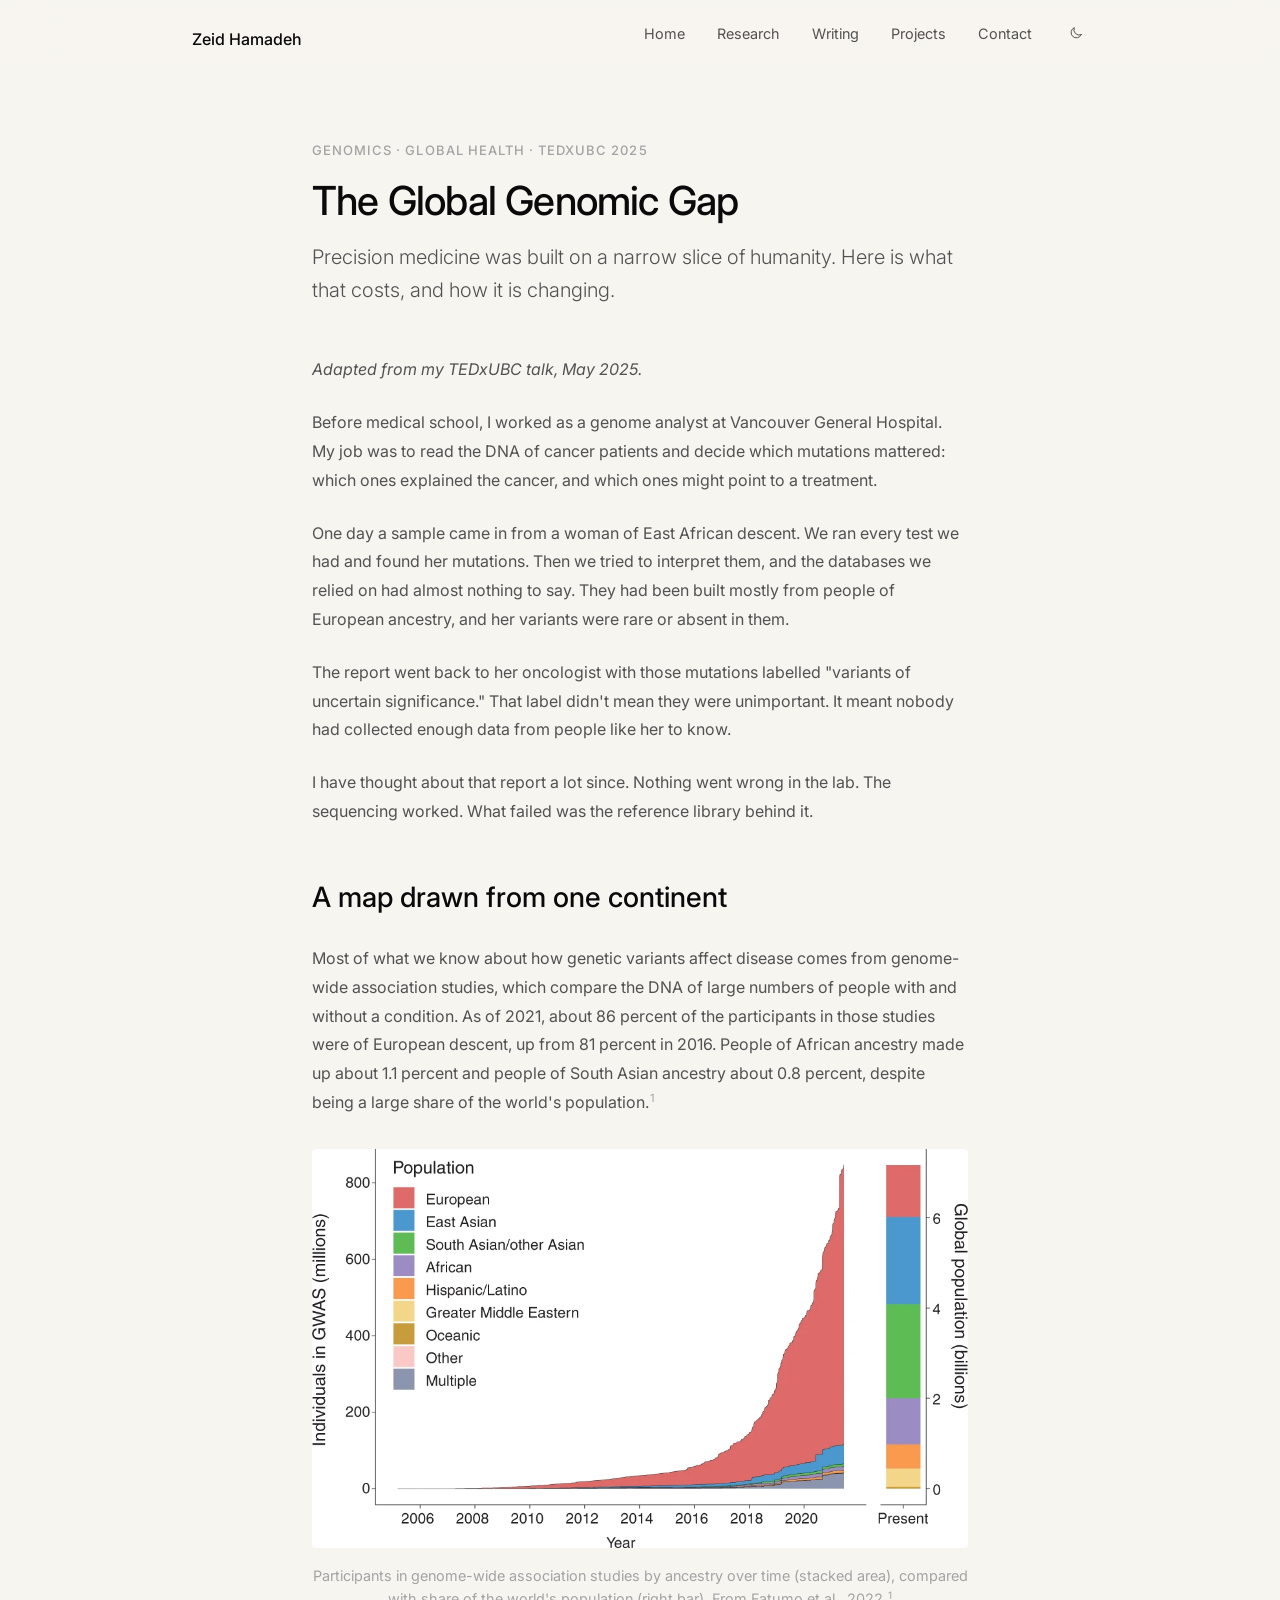
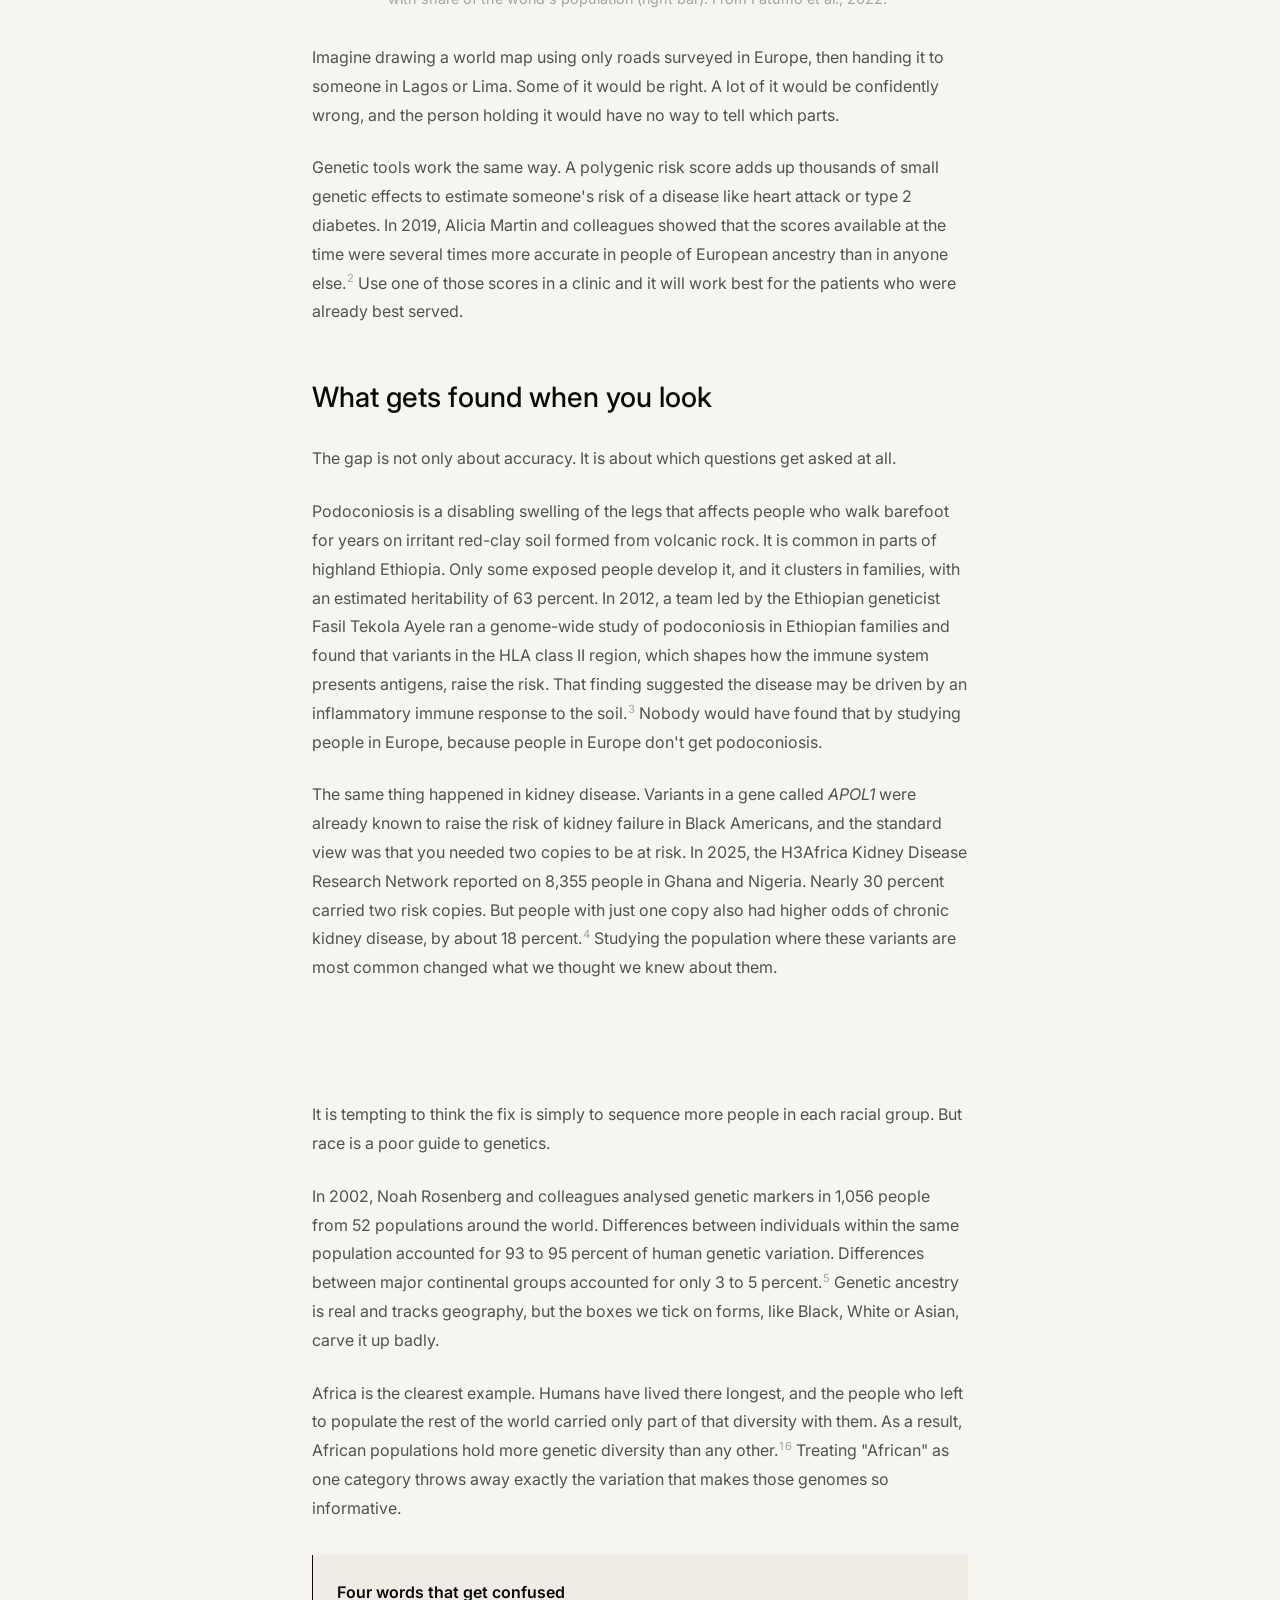
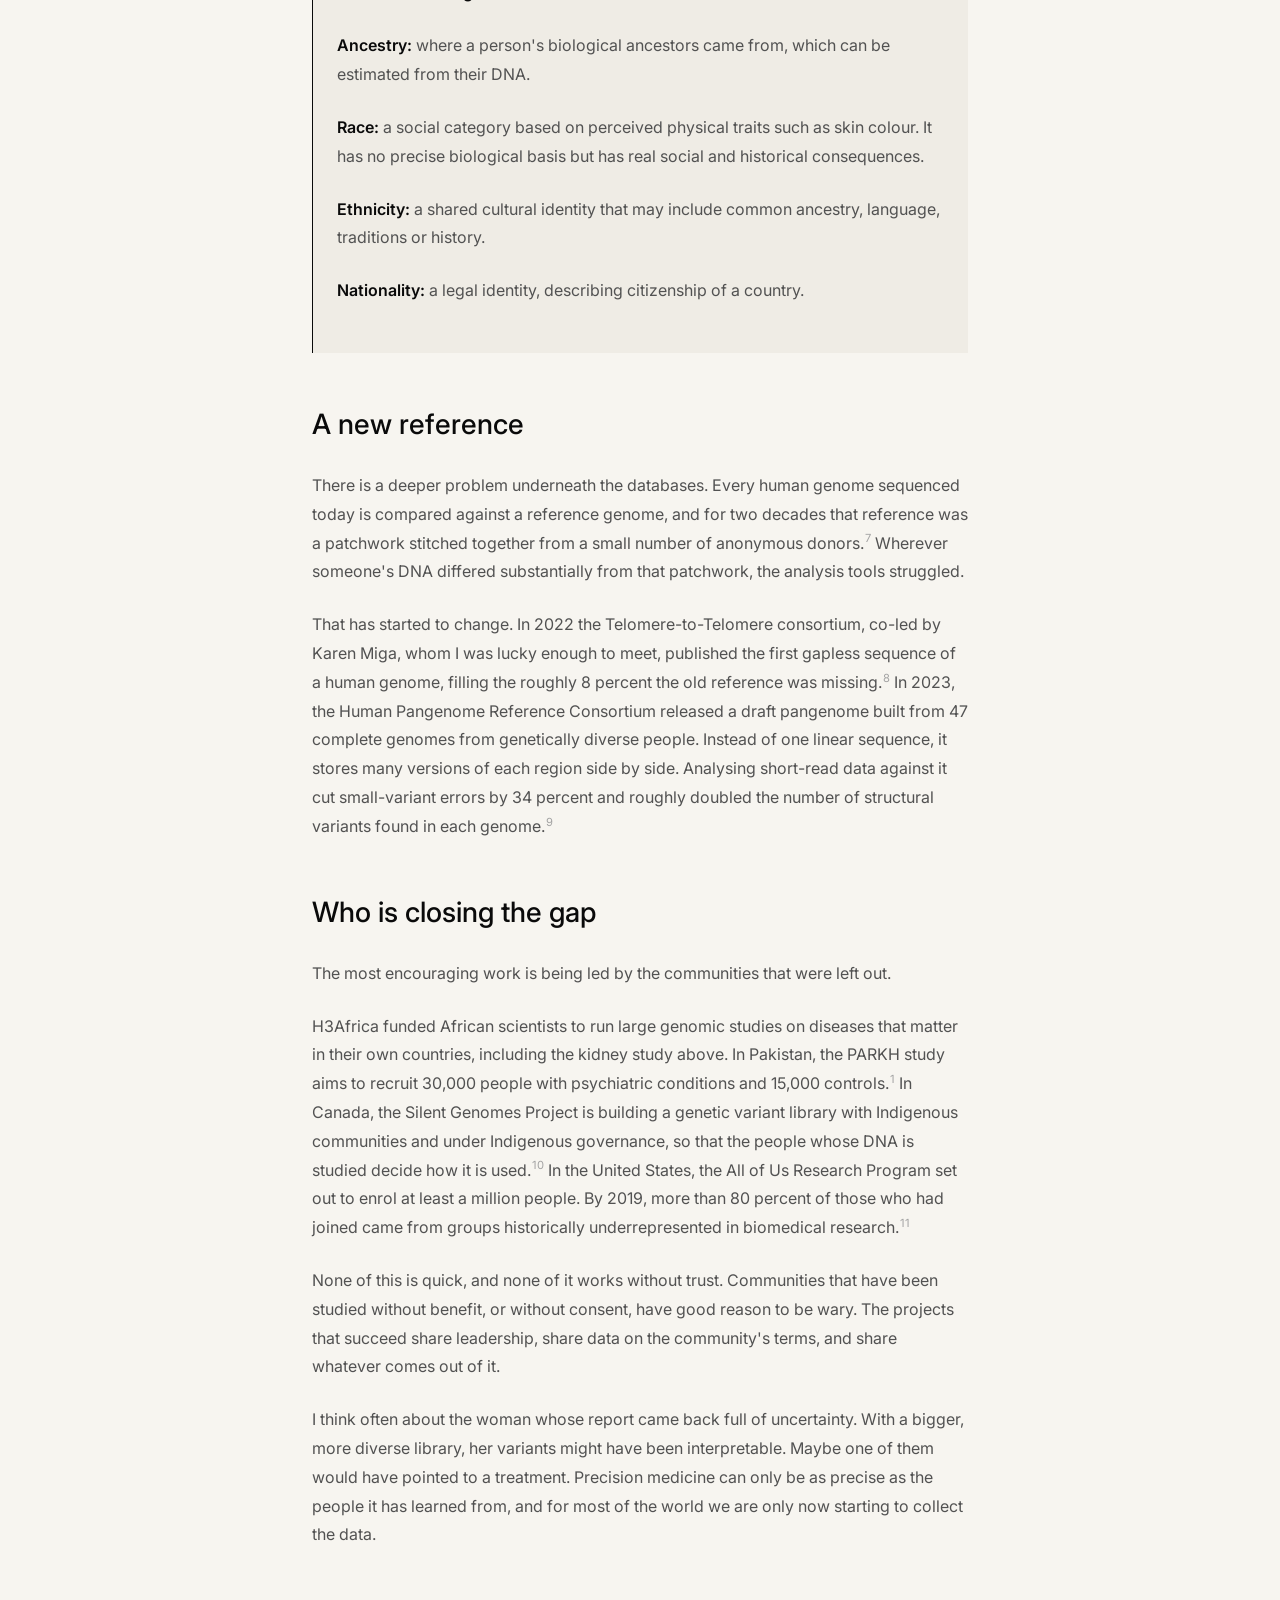
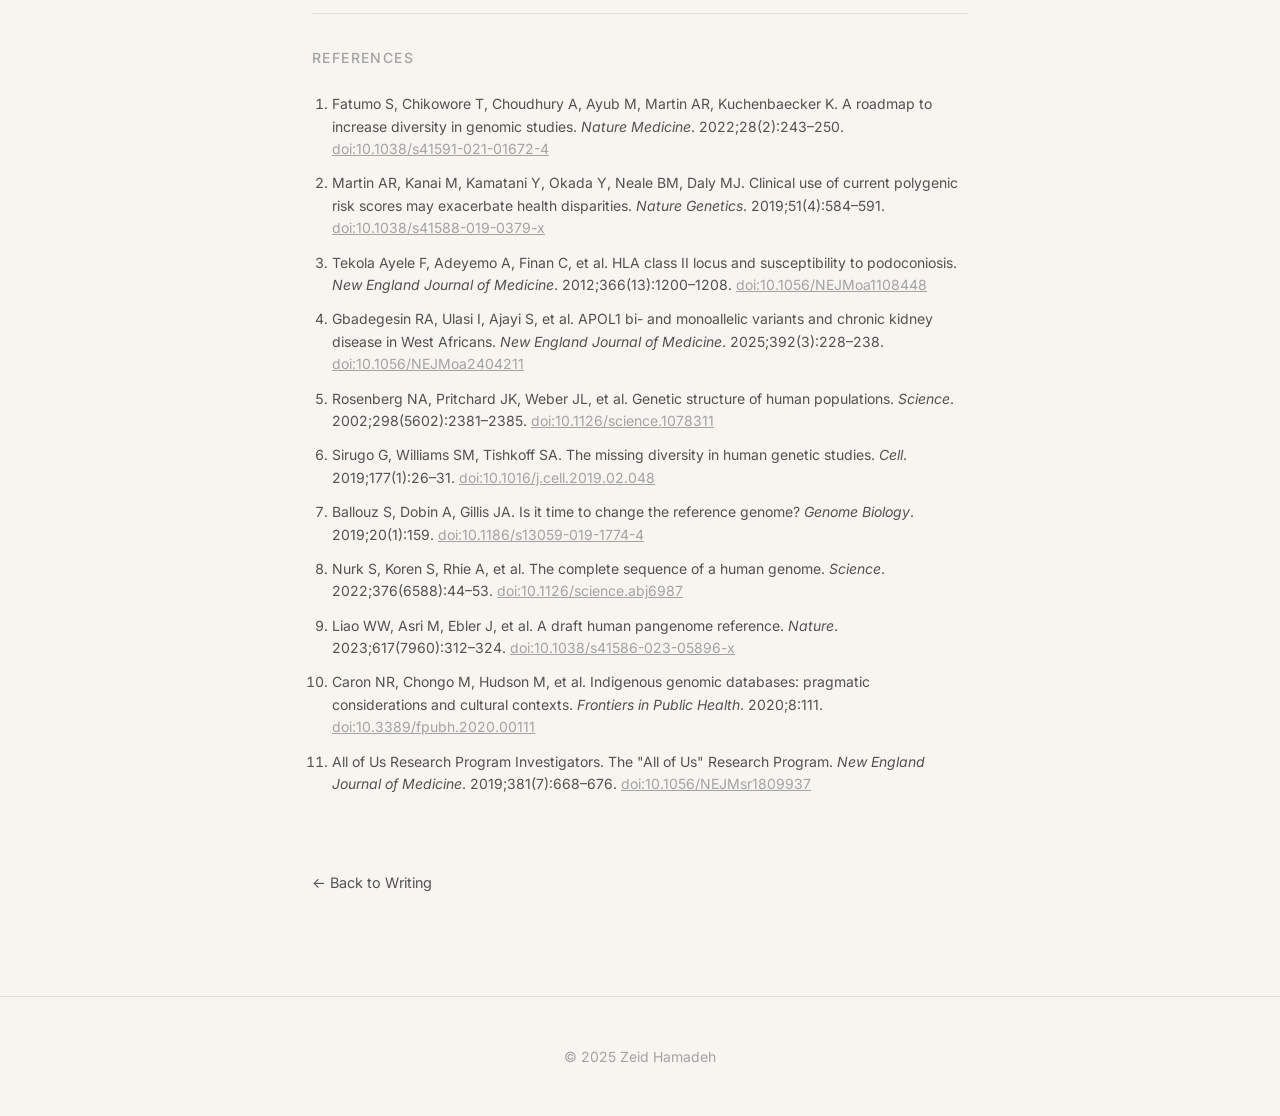
==== commit 43db19dc: "Add dark mode toggle to the nav - assets/css/theme.css: dark palette applied via :root[data-theme="d" ====
--- a/global-genomic-gap/index.html
+++ b/global-genomic-gap/index.html
@@ -241,6 +241,8 @@
     </style>
     <link rel="stylesheet" href="../assets/css/article.css">
     <link rel="stylesheet" href="../assets/css/motion.css">
+    <link rel="stylesheet" href="../assets/css/theme.css">
+    <script src="../assets/js/theme.js"></script>
     <script src="../assets/js/motion.js" defer></script>
 </head>
 <body>
--- a/assets/css/theme.css
+++ b/assets/css/theme.css
@@ -0,0 +1,88 @@
+/* Dark theme — shared by every page.
+   theme.js sets data-theme on <html> before first paint. :root[data-theme]
+   outranks each page's own :root block, so the palette swaps everywhere. */
+
+:root[data-theme="dark"] {
+    --text-primary: #ecebe7;
+    --text-secondary: #a9a7a1;
+    --text-tertiary: #6f6d68;
+    --border: #2b2a27;
+    --bg: #141413;
+    --bg-secondary: #1c1b19;
+    --accent: #ecebe7;
+    color-scheme: dark;
+}
+
+/* Pages hard-code these, so they need their own overrides */
+:root[data-theme="dark"] nav {
+    background: rgba(20, 20, 19, 0.85);
+}
+
+:root[data-theme="dark"] .box,
+:root[data-theme="dark"] .note {
+    background-color: var(--bg-secondary);
+}
+
+:root[data-theme="dark"] .device-phone {
+    box-shadow: 0 24px 48px -16px rgba(0, 0, 0, 0.6), 0 0 0 1px rgba(255, 255, 255, 0.1);
+}
+
+/* Soften bright screenshots and figures a touch on a dark page */
+:root[data-theme="dark"] .project-media img,
+:root[data-theme="dark"] .figure img {
+    filter: brightness(0.92);
+}
+
+/* Fade colours only while switching, so page loads stay instant */
+.theme-switching,
+.theme-switching * {
+    transition: background-color 0.35s ease, color 0.35s ease, border-color 0.35s ease !important;
+}
+
+/* Nav toggle: an icon that sits with the links */
+.theme-toggle {
+    display: inline-flex;
+    align-items: center;
+    justify-content: center;
+    width: 1.5rem;
+    height: 1.5rem;
+    padding: 0;
+    border: none;
+    background: none;
+    color: var(--text-secondary);
+    cursor: pointer;
+    transition: color 0.2s ease, transform 0.5s cubic-bezier(0.22, 1, 0.36, 1);
+}
+
+.theme-toggle:hover {
+    color: var(--text-primary);
+    transform: rotate(-20deg);
+}
+
+.theme-toggle:focus-visible {
+    outline: 1px solid var(--text-primary);
+    outline-offset: 3px;
+    border-radius: 50%;
+}
+
+.theme-toggle svg {
+    width: 1rem;
+    height: 1rem;
+}
+
+.nav-links li.theme-item {
+    display: flex;
+    align-items: center;
+}
+
+/* Six nav items on a phone: tighten spacing so they fit in one row */
+@media (max-width: 768px) {
+    .nav-container {
+        padding-left: 1rem;
+        padding-right: 1rem;
+    }
+
+    .nav-links {
+        gap: 1rem;
+    }
+}
